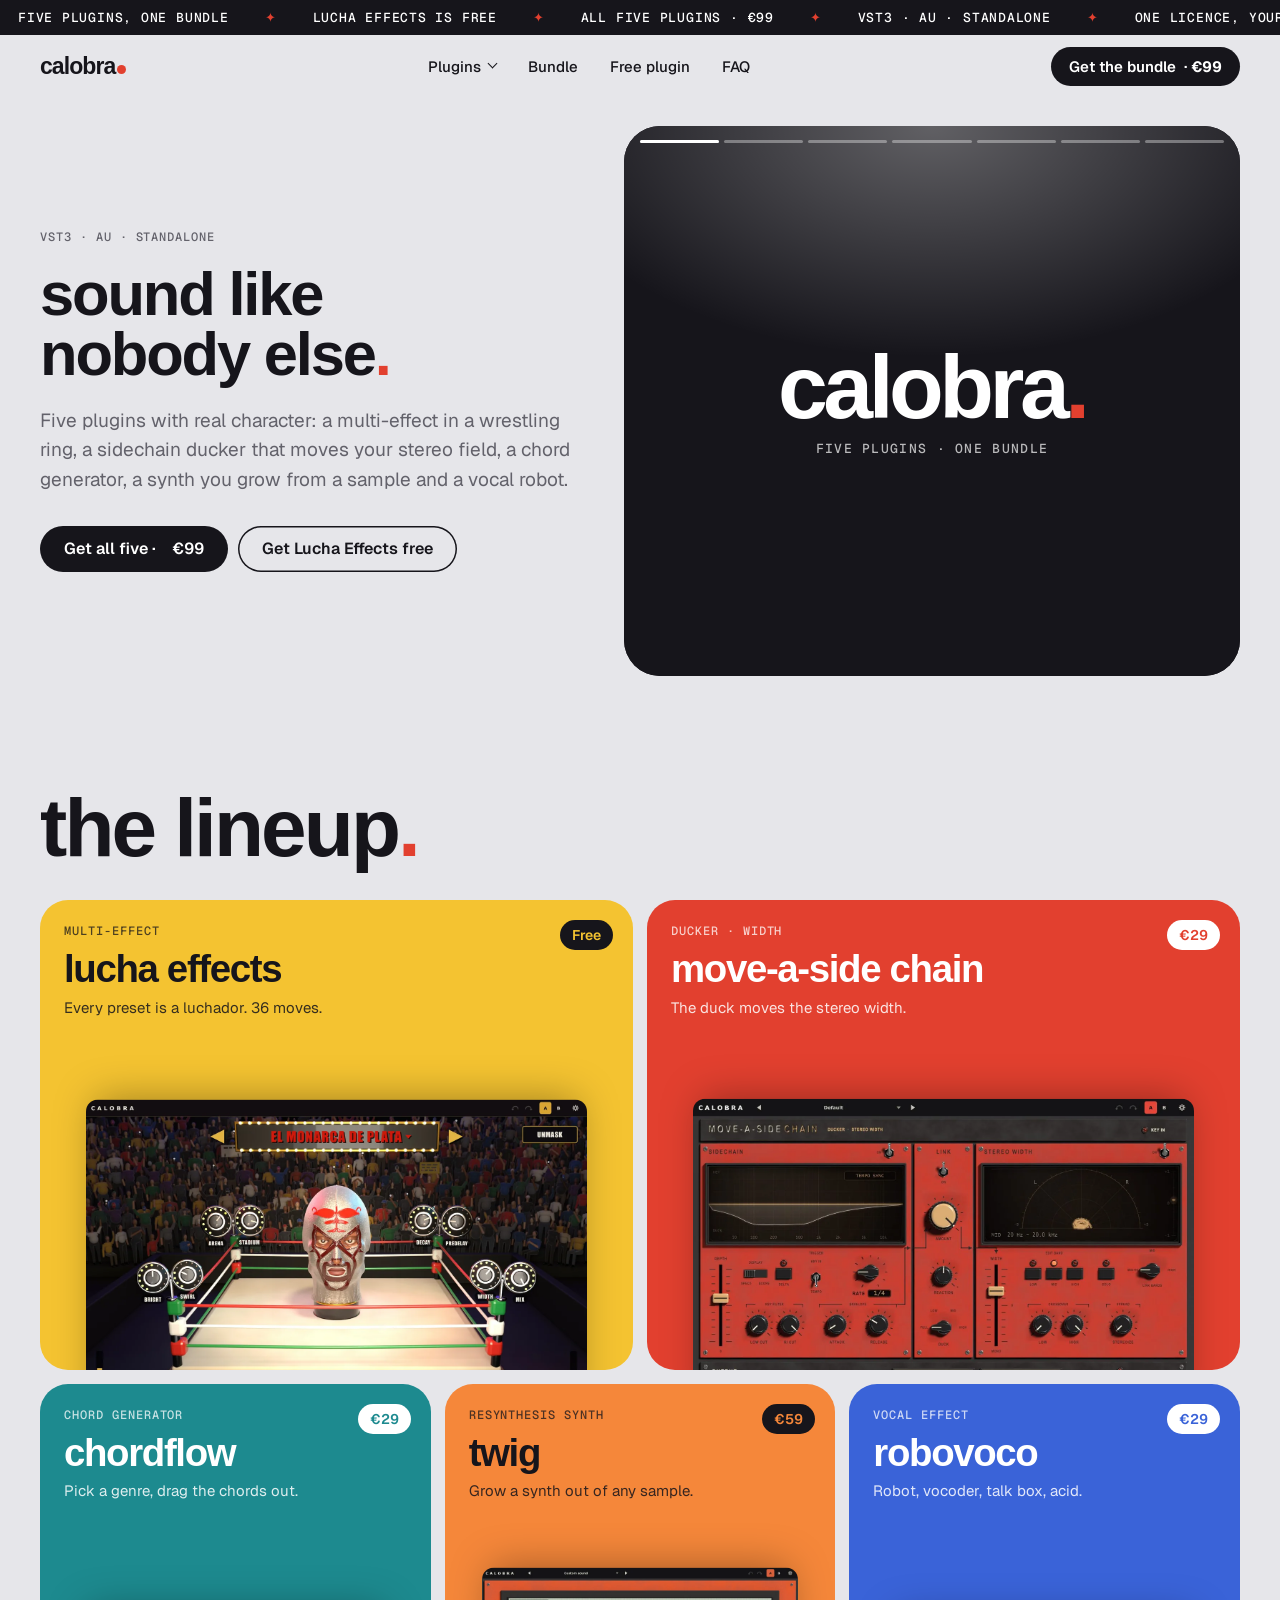
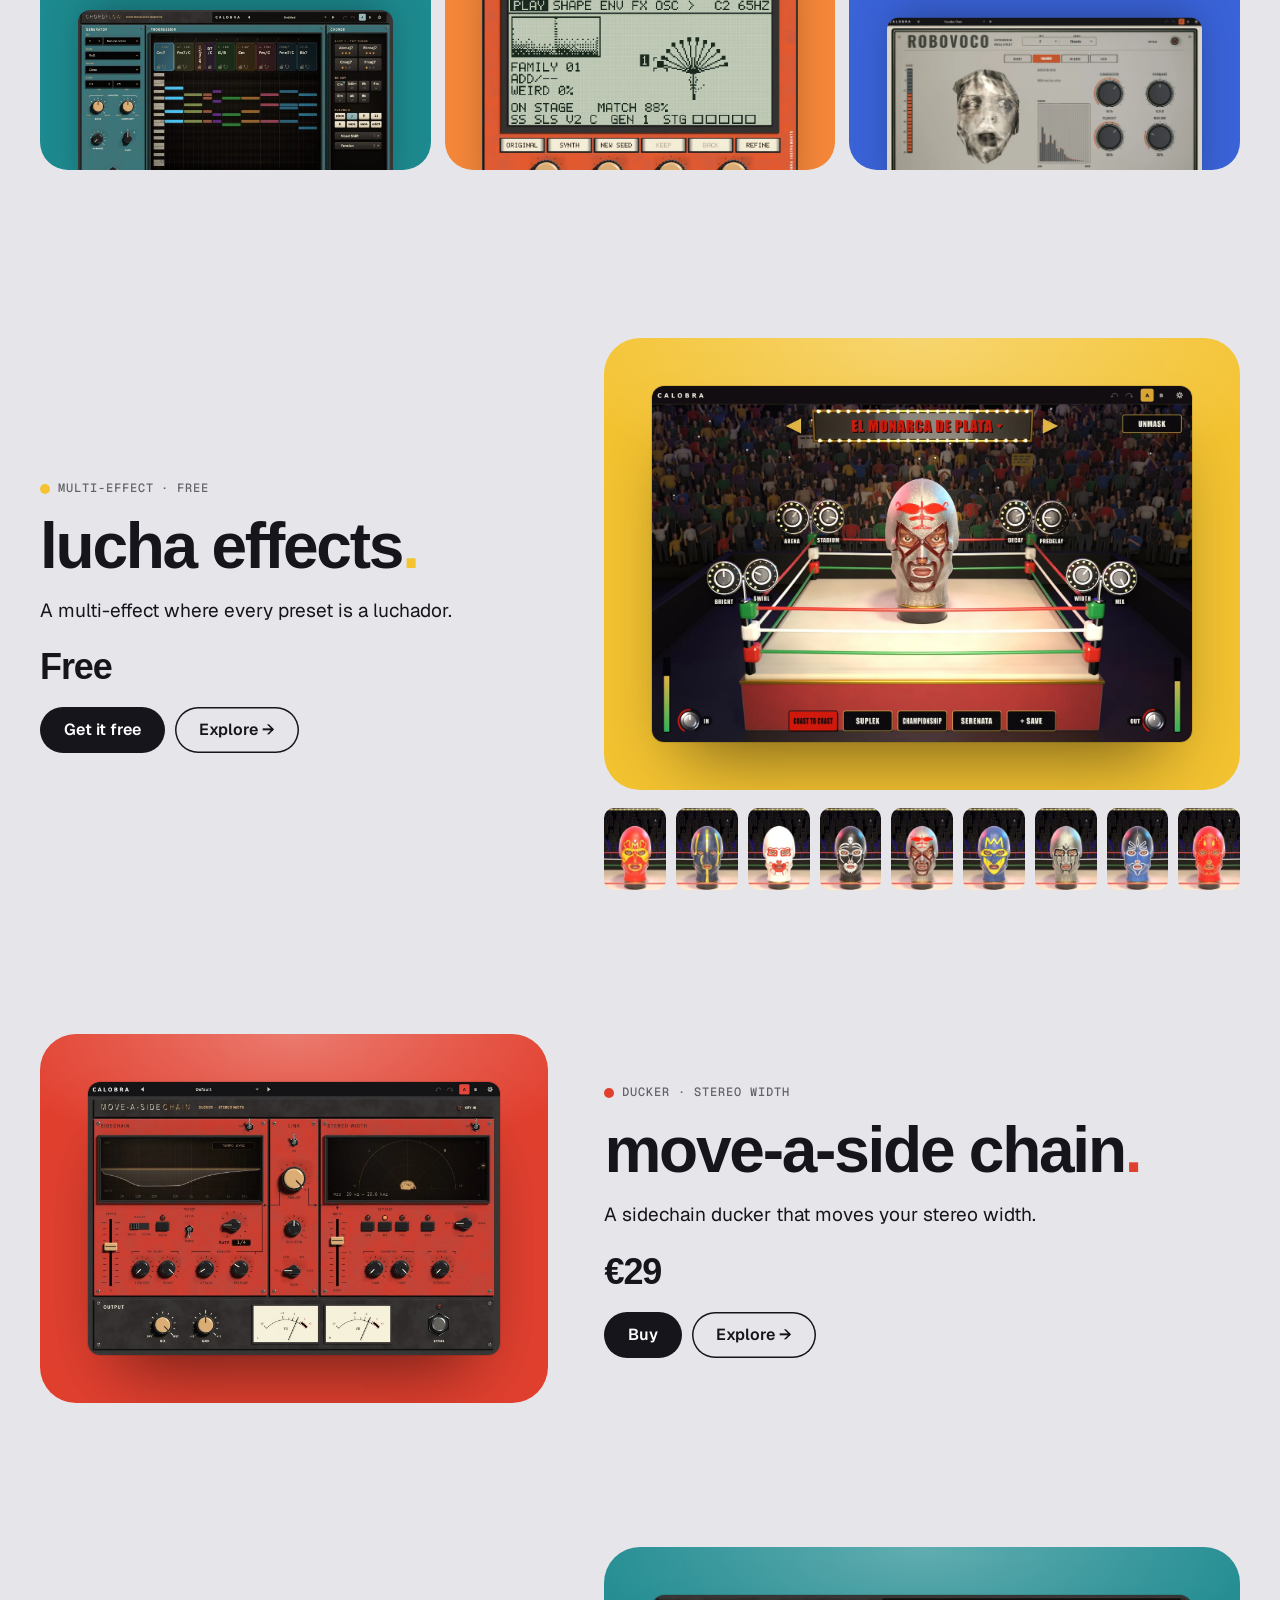
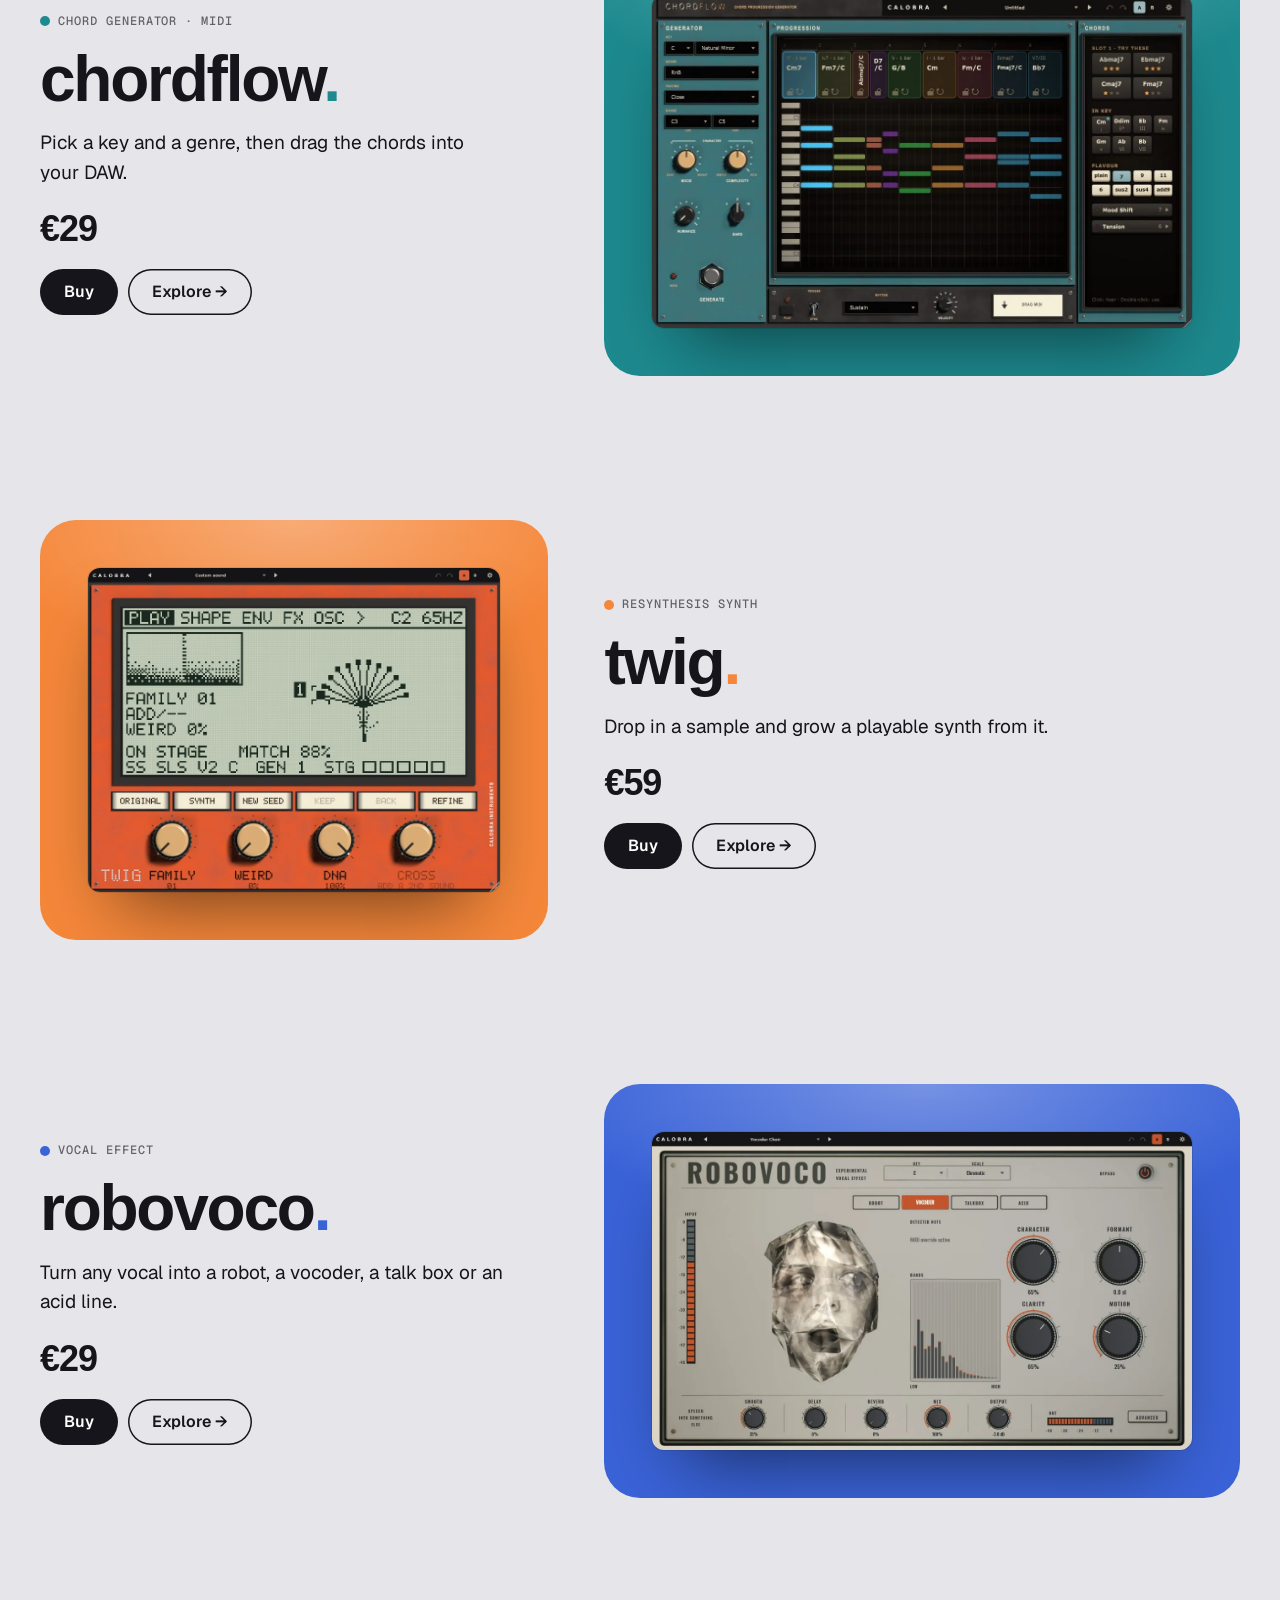
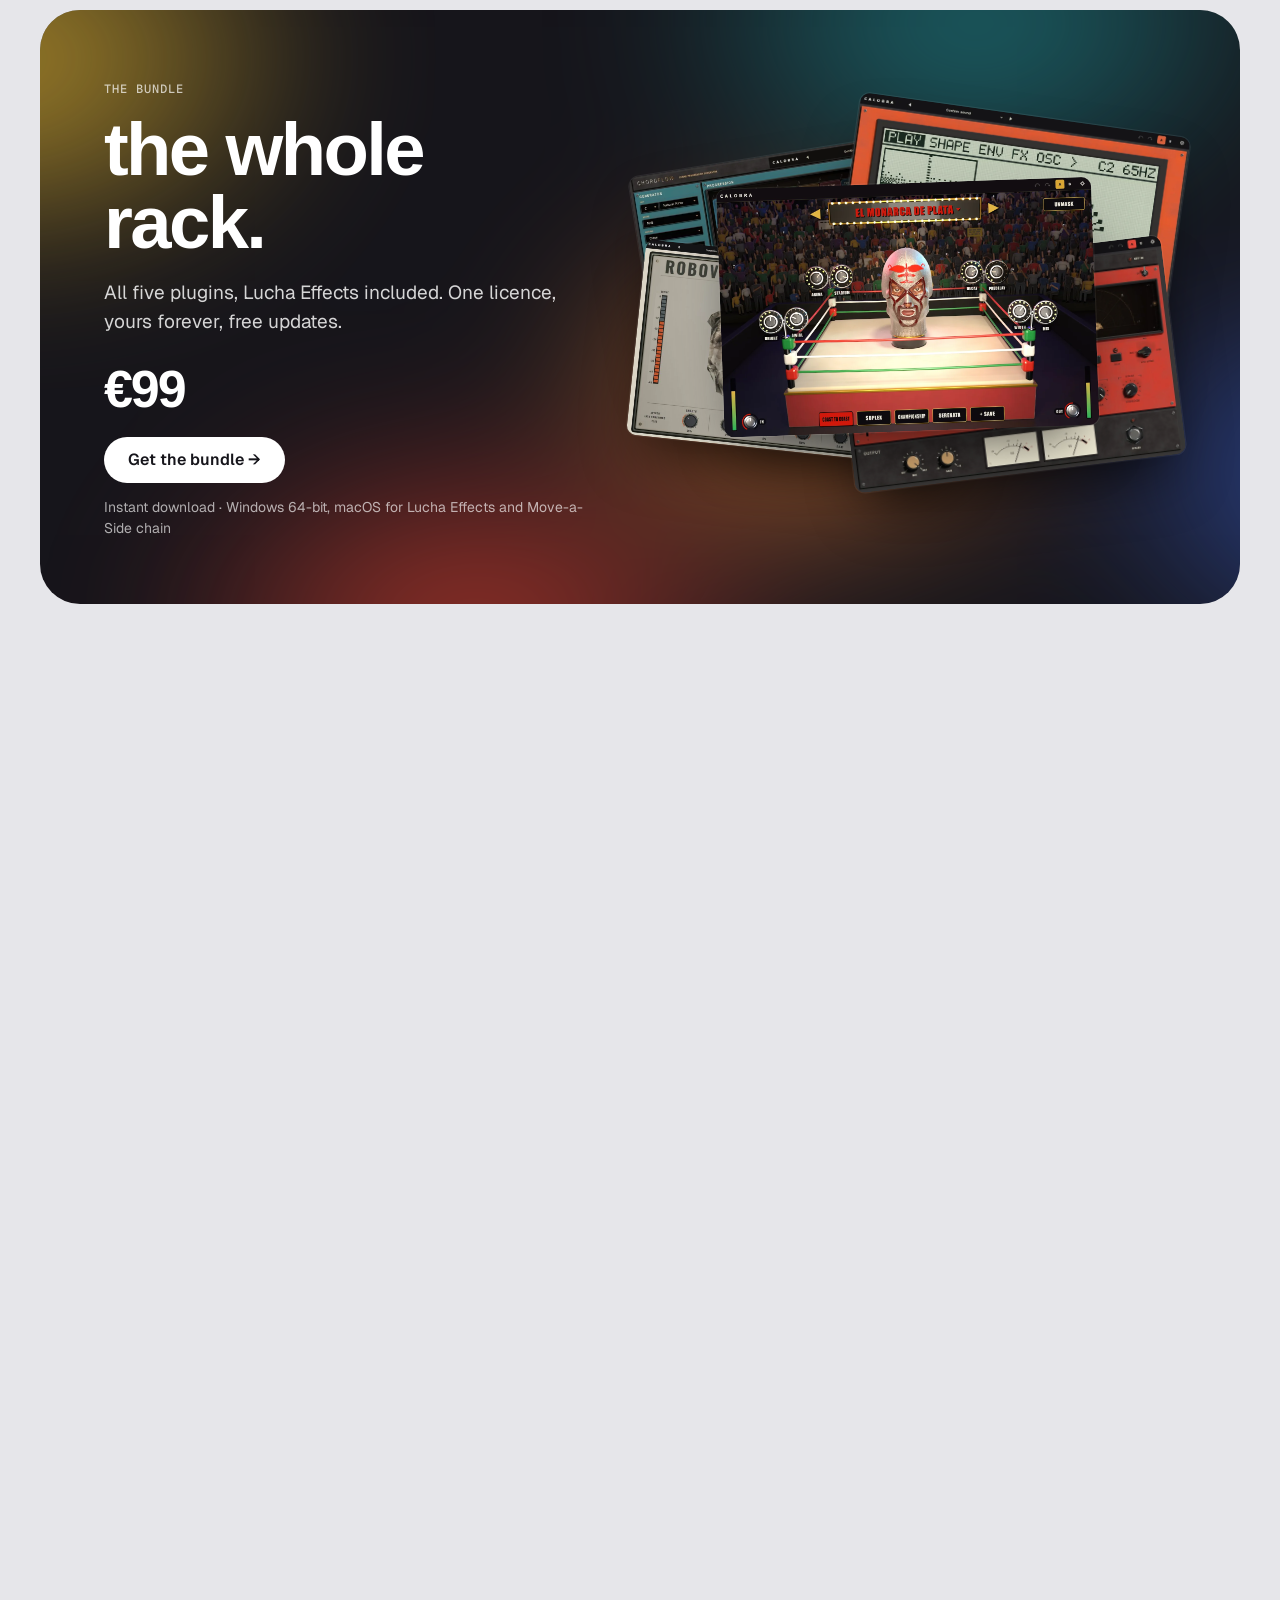
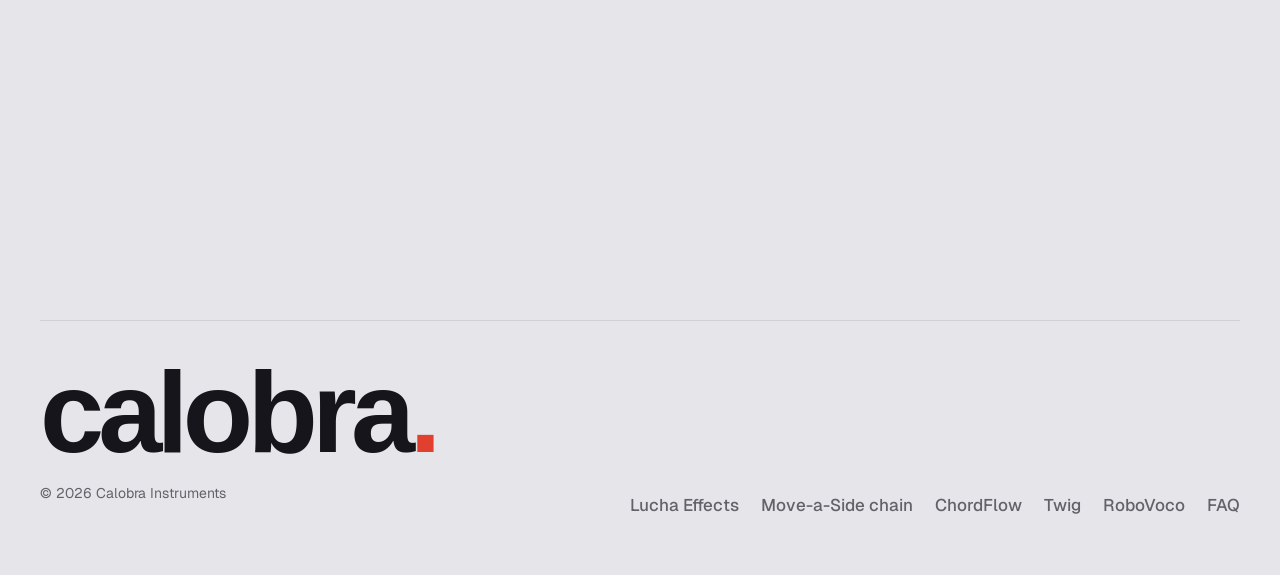
==== index.html @ c841195e "feat: Calobra Instruments website Static site for selling the Calobra VST plugins: Lucha Effects (fr" ====
<!doctype html>
<html lang="en">
<head>
<meta charset="utf-8">
<meta name="viewport" content="width=device-width, initial-scale=1">
<title>Calobra Instruments · VST plugins</title>
<meta name="description" content="Five VST3 plugins: Lucha Effects, Move-a-Side chain, ChordFlow, Twig and RoboVoco. One licence, yours forever.">
<meta name="theme-color" content="#e6e6ea">
<link rel="preconnect" href="https://api.fontshare.com">
<link rel="preconnect" href="https://fonts.googleapis.com">
<link rel="preconnect" href="https://fonts.gstatic.com" crossorigin>
<link rel="stylesheet" href="https://api.fontshare.com/v2/css?f[]=satoshi@700,900&display=swap">
<link rel="stylesheet" href="https://fonts.googleapis.com/css2?family=Geist:wght@400;500;600&family=Geist+Mono:wght@500&display=swap">
<link rel="preload" as="image" href="img/lucha.webp">
<link rel="stylesheet" href="styles.css">
</head>
<body>

<div class="ticker" aria-label="Launch sale">
  <div class="ticker-track" id="ticker"></div>
</div>

<header class="top" id="top">
  <div class="wrap">
    <a class="logo" href="#" aria-label="Calobra Instruments, home">calobra<i></i></a>
    <nav aria-label="Main">
      <div class="nav-drop"><a href="#plugins" aria-haspopup="true">Plugins</a><div class="mega"></div></div>
      <a href="#bundle">Bundle</a>
      <a href="#free">Free plugin</a>
      <a href="#faq">FAQ</a>
    </nav>
    <a class="btn" href="#bundle">Get the bundle<span> · <b data-price="bundle"></b></span></a>
  </div>
</header>

<main>
  <!-- ============ HERO ============ -->
  <section class="hero" id="hero">
    <div class="wrap">
      <div>
        <div class="label reveal">VST3 · AU · Standalone</div>
        <h1 class="reveal">sound like nobody else<span class="dot">.</span></h1>
        <p class="sub reveal">Five plugins with real character: a multi-effect in a wrestling ring, a sidechain ducker that moves your stereo field, a chord generator, a synth you grow from a sample and a vocal robot.</p>
        <div class="btns reveal">
          <a class="btn" href="#bundle">Get all five · <s data-was="bundle"></s> <span data-price="bundle"></span></a>
          <a class="btn ghost" href="#free">Get Lucha Effects free</a>
        </div>
      </div>

      <div class="reveal"><div class="reel" id="reel" role="img" aria-label="An animated reel showing all five Calobra plugins, one after another, then the bundle"></div></div>
    </div>
  </section>

  <!-- ============ LINEUP ============ -->
  <section class="lineup" id="plugins">
    <div class="wrap">
      <div class="lineup-head">
        <h2 class="big reveal">the lineup<span class="dot">.</span></h2>
      </div>
      <div class="tiles" id="tiles"></div>
    </div>
  </section>

  <!-- ============ LUCHA EFFECTS ============ -->
  <section class="plugin" id="lucha" data-p="lucha">
    <div class="wrap">
      <div class="copy reveal">
        <span class="label kind">Multi-effect · Free</span>
        <h2>lucha effects<span class="dot">.</span></h2>
        <p class="lead">A multi-effect where every preset is a luchador.</p>
        <p class="price-line">Free</p>
        <div class="btns"><a class="btn" href="#free">Get it free</a><a class="btn ghost" href="lucha-effects.html">Explore →</a></div>
      </div>
      <div class="reveal">
        <div class="shot"><img src="img/lucha.webp" width="1400" height="923" alt="Lucha Effects: a luchador mask on a pedestal in a 3D wrestling ring, eight macro knobs on the turnbuckles and four move buttons on the apron"></div>
        <div class="roster" aria-label="The nine luchadores">
          <img src="img/masks/tornado_rojo.webp" width="300" height="400" alt="El Tornado Rojo" loading="lazy">
          <img src="img/masks/espectro_azul.webp" width="300" height="400" alt="Espectro Azul" loading="lazy">
          <img src="img/masks/colmillo_blanco.webp" width="300" height="400" alt="Colmillo Blanco" loading="lazy">
          <img src="img/masks/la_calavera.webp" width="300" height="400" alt="La Calavera" loading="lazy">
          <img src="img/masks/monarca_plata.webp" width="300" height="400" alt="El Monarca de Plata" loading="lazy">
          <img src="img/masks/relampago.webp" width="300" height="400" alt="Relampago" loading="lazy">
          <img src="img/masks/hierro_gris.webp" width="300" height="400" alt="Hierro Gris" loading="lazy">
          <img src="img/masks/neblina.webp" width="300" height="400" alt="Neblina" loading="lazy">
          <img src="img/masks/diablo_carmesi.webp" width="300" height="400" alt="Diablo Carmesi" loading="lazy">
        </div>
      </div>
    </div>
  </section>

  <!-- ============ MOVE-A-SIDE CHAIN ============ -->
  <section class="plugin flip" id="moveaside" data-p="moveaside">
    <div class="wrap">
      <div class="copy reveal">
        <span class="label kind">Ducker · Stereo width</span>
        <h2>move-a-side chain<span class="dot">.</span></h2>
        <p class="lead">A sidechain ducker that moves your stereo width.</p>
        <p class="price-line"><span data-price="moveaside"></span> <s data-was="moveaside"></s></p>
        <div class="btns"><a class="btn" data-buy="moveaside" href="#">Buy</a><a class="btn ghost" href="move-a-side-chain.html">Explore →</a></div>
      </div>
      <div class="shot reveal"><img src="img/moveaside.webp" width="1400" height="925" alt="Move-a-Side chain: red Sidechain, Link and Stereo Width panels with VU meters" loading="lazy"></div>
    </div>
  </section>

  <!-- ============ CHORDFLOW ============ -->
  <section class="plugin" id="chordflow" data-p="chordflow">
    <div class="wrap">
      <div class="copy reveal">
        <span class="label kind">Chord generator · MIDI</span>
        <h2>chordflow<span class="dot">.</span></h2>
        <p class="lead">Pick a key and a genre, then drag the chords into your DAW.</p>
        <p class="price-line"><span data-price="chordflow"></span> <s data-was="chordflow"></s></p>
        <div class="btns"><a class="btn" data-buy="chordflow" href="#">Buy</a><a class="btn ghost" href="chordflow.html">Explore →</a></div>
      </div>
      <div class="shot reveal"><img src="img/chordflow.webp" width="1100" height="680" alt="ChordFlow with a generated progression, the piano roll and the chord suggestion drawer" loading="lazy"></div>
    </div>
  </section>

  <!-- ============ TWIG ============ -->
  <section class="plugin flip" id="twig" data-p="twig">
    <div class="wrap">
      <div class="copy reveal">
        <span class="label kind">Resynthesis synth</span>
        <h2>twig<span class="dot">.</span></h2>
        <p class="lead">Drop in a sample and grow a playable synth from it.</p>
        <p class="price-line"><span data-price="twig"></span> <s data-was="twig"></s></p>
        <div class="btns"><a class="btn" data-buy="twig" href="#">Buy</a><a class="btn ghost" href="twig.html">Explore →</a></div>
      </div>
      <div class="shot reveal"><img src="img/twig.webp" width="902" height="708" alt="Twig with a bass sample loaded: its spectrum and a tree of twelve mutation families on the green LCD, above six keys and the Family, Weird, DNA and Cross knobs" loading="lazy"></div>
    </div>
  </section>

  <!-- ============ ROBOVOCO ============ -->
  <section class="plugin" id="robovoco" data-p="robovoco">
    <div class="wrap">
      <div class="copy reveal">
        <span class="label kind">Vocal effect</span>
        <h2>robovoco<span class="dot">.</span></h2>
        <p class="lead">Turn any vocal into a robot, a vocoder, a talk box or an acid line.</p>
        <p class="price-line"><span data-price="robovoco"></span> <s data-was="robovoco"></s></p>
        <div class="btns"><a class="btn" data-buy="robovoco" href="#">Buy</a><a class="btn ghost" href="robovoco.html">Explore →</a></div>
      </div>
      <div class="shot reveal">
        <img src="img/robovoco.webp" width="1280" height="754" alt="RoboVoco: a folded paper face, mode buttons, a 24-band display and large knobs" loading="lazy">
      </div>
    </div>
  </section>

  <!-- ============ BUNDLE ============ -->
  <section class="bundle" id="bundle">
    <div class="wrap">
      <div class="bundle-card reveal">
        <div>
          <span class="label">The bundle</span>
          <h2>the whole rack<span>.</span></h2>
          <p class="lead">All five plugins, Lucha Effects included. One licence, yours forever, free updates.</p>
          <p class="price-big"><span data-price="bundle"></span> <s data-was="bundle"></s> <small id="save-tag"></small></p>
          <div id="clock-wrap" hidden>
            <div class="label" style="margin-bottom:10px">Launch prices end in</div>
            <div class="clock" id="clock" role="timer">
              <div><b data-t="d">0</b><span>days</span></div>
              <div><b data-t="h">0</b><span>hrs</span></div>
              <div><b data-t="m">0</b><span>min</span></div>
              <div><b data-t="s">0</b><span>sec</span></div>
            </div>
          </div>
          <div class="btns"><a class="btn" data-buy="bundle" href="#">Get the bundle →</a></div>
          <p class="fine">Instant download · Windows 64-bit, macOS for Lucha Effects and Move-a-Side chain</p>
        </div>
        <div class="fan" aria-hidden="true">
          <img src="img/chordflow.webp" alt="" loading="lazy">
          <img src="img/twig.webp" alt="" loading="lazy">
          <img src="img/robovoco.webp" alt="" loading="lazy">
          <img src="img/moveaside.webp" alt="" loading="lazy">
          <img src="img/lucha.webp" alt="" loading="lazy">
        </div>
      </div>
    </div>
  </section>

  <!-- ============ FREE LUCHA ============ -->
  <section class="wrap" id="free">
    <div class="free reveal" data-p="lucha">
      <div class="masks" aria-hidden="true">
        <img src="img/masks/tornado_rojo.webp" alt="" loading="lazy">
        <img src="img/masks/la_calavera.webp" alt="" loading="lazy">
        <img src="img/masks/espectro_azul.webp" alt="" loading="lazy">
        <img src="img/masks/diablo_carmesi.webp" alt="" loading="lazy">
        <img src="img/masks/relampago.webp" alt="" loading="lazy">
      </div>
      <h2>get lucha effects free.</h2>
      <p>Enter your email and we'll send you the full plugin, all nine luchadores and 36 moves. You'll also hear about new plugins first.</p>
      <form id="free-form" novalidate>
        <label class="sr" for="free-email">Email address</label>
        <input id="free-email" name="email" type="email" placeholder="you@example.com" autocomplete="email" required>
        <button class="btn" type="submit">Send it to me</button>
      </form>
      <p class="msg" id="free-msg" aria-live="polite"></p>
    </div>
  </section>

  <!-- ============ FAQ ============ -->
  <section class="wrap faq" id="faq">
    <h2 class="big reveal">questions<span class="dot">.</span></h2>
    <div class="reveal">
      <details><summary>What do I get when I buy?</summary><p>Each plugin as a VST3 and as a standalone app. Lucha Effects and Move-a-Side chain also come as AU on macOS.</p></details>
      <details><summary>Is it a one-time purchase?</summary><p>Yes. You buy a licence once and keep it, with free updates. No subscription.</p></details>
      <details><summary>Is Lucha Effects really free?</summary><p>Yes. Enter your email and we'll send you the full plugin, with all nine luchadores and 36 moves.</p></details>
      <details><summary>Can I try the paid plugins first?</summary><p>Yes. Move-a-Side chain, ChordFlow, Twig and RoboVoco each have a free, limited demo you can run in your own sessions.</p></details>
      <details><summary>Which systems does it run on?</summary><p>All five run on Windows 64-bit. Lucha Effects and Move-a-Side chain also run on macOS as VST3 and AU.</p></details>
      <details><summary>How do I install a plugin?</summary><p>Copy the .vst3 file into C:\Program Files\Common Files\VST3, then rescan plugins in your DAW. The standalone app runs on its own, no DAW needed.</p></details>
      <details><summary>Is the bundle cheaper than buying one by one?</summary><p>Yes. The bundle gets you all five for less than the four paid licences on their own.</p></details>
    </div>
  </section>
</main>

<footer>
  <div class="wrap">
    <div class="foot">
      <div>
        <p class="foot-brand">calobra<i>.</i></p>
        <p class="legal">© 2026 Calobra Instruments</p>
      </div>
      <ul>
        <li><a href="lucha-effects.html">Lucha Effects</a></li>
        <li><a href="move-a-side-chain.html">Move-a-Side chain</a></li>
        <li><a href="chordflow.html">ChordFlow</a></li>
        <li><a href="twig.html">Twig</a></li>
        <li><a href="robovoco.html">RoboVoco</a></li>
        <li><a href="#faq">FAQ</a></li>
      </ul>
    </div>
  </div>
</footer>

<div class="toast" id="toast" role="status" aria-live="polite"></div>

<script src="site.js"></script>
<script src="scratch.js"></script>
</body>
</html>
---- styles.css ----
:root {
  --bg: #e6e6ea;          /* rack grey */
  --panel: #f4f4f6;
  --ink: #16151b;
  --muted: #63626b;
  --line: #cfcfd6;
  --sale: #e2402f;

  --display: "Satoshi", "Helvetica Neue", Arial, sans-serif;
  --sans: "Geist", "Helvetica Neue", Arial, sans-serif;
  --mono: "Geist Mono", ui-monospace, Consolas, monospace;
  --ease: cubic-bezier(.22, .8, .24, 1);
  --radius: 28px;
}
/* each plugin owns a colour: --c is the colour, --on is the text that sits on it */
[data-p="lucha"]     { --c: #f4c331; --on: #16151b; }
[data-p="moveaside"] { --c: #e2402f; --on: #fff; }
[data-p="chordflow"] { --c: #1d8a8f; --on: #fff; }
[data-p="twig"]      { --c: #f5873a; --on: #16151b; }
[data-p="robovoco"]  { --c: #3a63d8; --on: #fff; }

* { box-sizing: border-box; }
html { scroll-behavior: smooth; -webkit-text-size-adjust: 100%; }
body { margin: 0; background: var(--bg); color: var(--ink); font: 400 17px/1.55 var(--sans); -webkit-font-smoothing: antialiased; overflow-x: hidden; }
img, video { display: block; max-width: 100%; height: auto; }
a { color: inherit; }
:focus-visible { outline: 2px solid var(--ink); outline-offset: 3px; border-radius: 6px; }
[hidden] { display: none !important; }
[id] { scroll-margin-top: 84px; }
.wrap { max-width: 1240px; margin-inline: auto; padding-inline: 20px; }
.label { font: 500 12px/1.3 var(--mono); letter-spacing: .08em; text-transform: uppercase; color: var(--muted); }
.sr { position: absolute; width: 1px; height: 1px; overflow: hidden; clip: rect(0 0 0 0); white-space: nowrap; }

h1, h2, h3 { font-family: var(--display); font-weight: 900; letter-spacing: -.035em; line-height: .98; margin: 0; text-transform: lowercase; text-wrap: balance; }
.big { font-size: clamp(42px, 6.4vw, 88px); }
.dot { color: var(--c, var(--sale)); transition: color .8s var(--ease); }

/* ---------- buttons ---------- */
.btns { display: flex; flex-wrap: wrap; gap: 10px; }
.btn {
  display: inline-flex; align-items: center; gap: 8px;
  padding: 15px 24px; border-radius: 999px; border: 0; cursor: pointer;
  font: 600 16px/1 var(--sans); text-decoration: none; white-space: nowrap;
  background: var(--ink); color: #fff;
  transition: transform .25s var(--ease), background-color .25s ease, box-shadow .25s ease;
}
.btn:hover { transform: translateY(-2px); box-shadow: 0 10px 24px -12px rgba(0,0,0,.5); }
.btn:active { transform: translateY(0) scale(.98); }
.btn.ghost { background: transparent; color: var(--ink); box-shadow: inset 0 0 0 1.5px var(--ink); }
.btn.on-c { background: var(--on); color: var(--c); }
.btn.ghost.on-c { background: transparent; color: var(--on); box-shadow: inset 0 0 0 1.5px var(--on); }
.btn s { opacity: .55; font-weight: 500; }

/* ---------- sale ticker ---------- */
.ticker { background: var(--ink); color: #fff; overflow: hidden; font: 500 13px/1 var(--mono); text-transform: uppercase; letter-spacing: .06em; }
.ticker-track { display: flex; width: max-content; animation: tick 38s linear infinite; }
.ticker span { padding: 11px 18px; white-space: nowrap; }
.ticker span::after { content: "✦"; margin-left: 36px; color: var(--sale); }
.ticker:hover .ticker-track { animation-play-state: paused; }
@keyframes tick { to { transform: translateX(-50%); } }

/* ---------- header ---------- */
.top { position: sticky; top: 0; z-index: 20; padding-block: 12px; transition: background-color .3s ease, box-shadow .3s ease; }
.top.scrolled { background: rgba(230, 230, 234, .82); backdrop-filter: blur(14px) saturate(1.4); -webkit-backdrop-filter: blur(14px) saturate(1.4); box-shadow: 0 1px 0 var(--line); }
.top .wrap { display: flex; align-items: center; justify-content: space-between; gap: 20px; }
.logo { font: 900 23px/1 var(--display); letter-spacing: -.04em; text-decoration: none; display: flex; align-items: baseline; gap: 2px; }
.logo i { width: 9px; height: 9px; border-radius: 50%; background: var(--sale); display: inline-block; }
.top nav { display: flex; align-items: center; gap: 4px; }
.nav-drop { display: flex; }
.top nav > a, .nav-drop > a { display: inline-flex; align-items: center; line-height: 1.2; text-decoration: none; font-weight: 500; font-size: 15px; padding: 9px 14px; border-radius: 999px; transition: background-color .2s ease; }
.top nav > a:hover, .nav-drop > a:hover, .nav-drop:hover > a { background: rgba(0,0,0,.06); }
.mega a { text-decoration: none; }
.top .btn { padding: 12px 18px; font-size: 15px; }

/* ---------- hero ---------- */
.hero { padding-block: 28px 72px; }
.hero .wrap { display: grid; grid-template-columns: 1fr 1.15fr; gap: 48px; align-items: center; }
.hero h1 { font-size: clamp(40px, 4.8vw, 68px); margin: 18px 0 22px; }
.hero .sub { font-size: 19px; color: var(--muted); max-width: 42ch; margin: 0 0 32px; text-wrap: pretty; }

/* ---------- hero reel: an HTML "video" that plays through the five plugins ----------
   (no "ad" in any class name: ad blockers hide elements called .ad-frame and the like) */
.reel { position: relative; aspect-ratio: 1.12; border-radius: 36px; overflow: hidden; isolation: isolate; background: var(--ink); color: #fff; }
.scene {
  position: absolute; inset: 0; display: block; text-decoration: none; color: var(--on, #fff); background: var(--c, var(--ink));
  opacity: 0; visibility: hidden; transition: opacity .55s ease, visibility .55s;
}
.scene.is-on { opacity: 1; visibility: visible; z-index: 1; }
.scene::before { content: ""; position: absolute; inset: 0; background: radial-gradient(110% 70% at 50% 0%, rgba(255,255,255,.32), transparent 60%); pointer-events: none; }
.reel-shot { position: absolute; left: 10%; right: 10%; top: 13%; }
.reel-shot img { width: 100%; border-radius: 12px; box-shadow: 0 40px 70px -26px rgba(0,0,0,.6), 0 0 0 1px rgba(0,0,0,.12); }
.reel-copy { position: absolute; left: 7%; right: 7%; bottom: 7%; }
.reel-copy .label { color: inherit; opacity: .75; }
.reel-copy b { display: block; font: 900 clamp(30px, 4.2vw, 58px)/.95 var(--display); letter-spacing: -.04em; text-transform: lowercase; margin-top: 6px; }
.reel-price {
  position: absolute; right: 6%; top: 40px; z-index: 2; background: #fff; color: var(--ink);
  border-radius: 999px; padding: 9px 14px; font: 600 14px/1 var(--sans); box-shadow: 0 8px 20px -10px rgba(0,0,0,.4);
}
.reel-price s { color: var(--muted); font-weight: 400; margin-right: 4px; }
.reel-price b { color: var(--sale); }
/* every element of a scene replays its entrance each time the scene comes on */
.scene.is-on .reel-shot { animation: reel-fly .9s cubic-bezier(.3, 1.4, .5, 1) both; }
.scene.is-on .reel-shot img { animation: reel-push var(--d, 3.4s) linear both; }
.scene.is-on .reel-copy { animation: reel-rise .7s var(--ease) .25s both; }
.scene.is-on .reel-price { animation: reel-pop .6s cubic-bezier(.3, 1.8, .5, 1) .55s both; }
@keyframes reel-fly { from { transform: translateY(70px) rotate(-6deg) scale(.86); } }   /* motion only: the picture is never transparent */
@keyframes reel-push { from { transform: scale(1); } to { transform: scale(1.07) rotate(-1deg); } }
@keyframes reel-rise { from { transform: translateY(40px); opacity: 0; } }
@keyframes reel-pop { from { transform: scale(0) rotate(-20deg); } to { transform: rotate(5deg); } }

.scene-intro, .scene-outro { --c: var(--ink); --on: #fff; display: grid; place-content: center; text-align: center; }
.scene-intro .bars { position: absolute; inset: 0; display: grid; grid-template-rows: repeat(5, 1fr); }
.scene-intro .bars i { transform-origin: left; transform: scaleX(0); }
.scene-intro.is-on .bars i { animation: reel-bar 2.4s var(--ease) both; }
.scene-intro.is-on .bars i:nth-child(2) { animation-delay: .08s; }
.scene-intro.is-on .bars i:nth-child(3) { animation-delay: .16s; }
.scene-intro.is-on .bars i:nth-child(4) { animation-delay: .24s; }
.scene-intro.is-on .bars i:nth-child(5) { animation-delay: .32s; }
@keyframes reel-bar { 0% { transform: scaleX(0); } 35%, 62% { transform: scaleX(1); transform-origin: left; } 63% { transform-origin: right; } 100% { transform: scaleX(0); transform-origin: right; } }
.scene-intro strong, .scene-outro strong { position: relative; font: 900 clamp(44px, 7vw, 96px)/.9 var(--display); letter-spacing: -.05em; }
.scene-intro strong i, .scene-outro strong i { color: var(--sale); font-style: normal; }
.scene-intro span { position: relative; display: block; margin-top: 14px; font: 500 13px/1 var(--mono); letter-spacing: .1em; text-transform: uppercase; opacity: .7; }
.scene-intro.is-on strong, .scene-intro.is-on span { animation: reel-rise .8s var(--ease) 1.1s both; }
.scene-outro .fan { position: absolute; inset: 6% 6% 30%; aspect-ratio: auto; }
.scene-outro .fan img { width: 50%; }
.scene-outro .fan img:nth-child(5) { width: 58%; }
.scene-outro.is-on .fan img { animation: reel-deal .8s cubic-bezier(.3, 1.4, .5, 1) both; }
.scene-outro.is-on .fan img:nth-child(2) { animation-delay: .07s; }
.scene-outro.is-on .fan img:nth-child(3) { animation-delay: .14s; }
.scene-outro.is-on .fan img:nth-child(4) { animation-delay: .21s; }
.scene-outro.is-on .fan img:nth-child(5) { animation-delay: .28s; }
@keyframes reel-deal { from { transform: translate(-50%, -50%) scale(.4) rotate(0); opacity: 0; } }
.scene-outro .reel-copy { text-align: center; }
.scene-outro .reel-copy b { font-size: clamp(26px, 3.2vw, 44px); }
.scene-outro .reel-copy .btn { margin-top: 14px; background: #fff; color: var(--ink); }
.scene-outro.is-on .reel-copy { animation-delay: .5s; }

.reel-progress { position: absolute; left: 16px; right: 16px; top: 14px; z-index: 3; display: flex; gap: 5px; }
.reel-progress i { flex: 1; height: 3px; border-radius: 3px; background: rgba(255,255,255,.35); overflow: hidden; }
.reel-progress i::after { content: ""; display: block; height: 100%; width: 100%; background: #fff; transform: scaleX(0); transform-origin: left; }
.reel-progress i.done::after { transform: none; }
.reel-progress i.now::after { animation: reel-fill var(--d, 3.4s) linear both; }
@keyframes reel-fill { to { transform: none; } }
.reel.paused .reel-progress i.now::after, .reel.paused .scene.is-on * { animation-play-state: paused; }

/* ---------- lineup tiles ---------- */
.lineup { padding-block: 40px 96px; }
.lineup-head { display: flex; justify-content: space-between; align-items: end; gap: 20px; margin-bottom: 32px; flex-wrap: wrap; }
.lineup-head p { margin: 0; color: var(--muted); max-width: 36ch; }
.tiles { display: grid; grid-template-columns: repeat(6, 1fr); gap: 14px; }
.tile {
  grid-column: span 2; position: relative; overflow: hidden; isolation: isolate;
  background: var(--c); color: var(--on); border-radius: var(--radius);
  padding: 24px 24px 0; min-height: 360px; text-decoration: none;
  display: flex; flex-direction: column;
  transition: transform .5s var(--ease);
}
.tile:nth-child(-n+2) { grid-column: span 3; }
.tile:hover { transform: translateY(-6px) rotate(-.6deg); }
.tile .label { color: inherit; opacity: .75; }
.tile h3 { font-size: clamp(30px, 3vw, 42px); margin: 10px 0 8px; }
.tile p { margin: 0 0 20px; font-size: 15px; opacity: .85; max-width: 30ch; }
.tile .price { position: absolute; top: 20px; right: 20px; font: 600 14px/1 var(--sans); background: var(--on); color: var(--c); padding: 8px 12px; border-radius: 999px; }
.tile .price s { opacity: .5; font-weight: 400; margin-right: 4px; }
.tile img {
  margin-top: auto; width: 92%; align-self: center; border-radius: 12px 12px 0 0;
  box-shadow: 0 -10px 40px -10px rgba(0,0,0,.35);
  transform: translateY(18%); transition: transform .6s var(--ease);
}
.tile:hover img { transform: translateY(8%); }

/* ---------- plugin sections ---------- */
.plugin { padding-block: 72px; }
.plugin .wrap { display: grid; grid-template-columns: 1fr 1.25fr; gap: 56px; align-items: center; }
.plugin.flip .copy { order: 2; }
.kind { display: inline-flex; align-items: center; gap: 8px; }
.kind::before { content: ""; width: 10px; height: 10px; border-radius: 50%; background: var(--c); }
.plugin h2 { font-size: clamp(40px, 5vw, 72px); margin: 14px 0 18px; }
.plugin h2 .dot { color: var(--c); }
.plugin .lead { font-size: 19px; margin: 0 0 24px; text-wrap: pretty; }
.feats { list-style: none; margin: 0 0 28px; padding: 0; display: grid; gap: 12px; }
.feats li { display: grid; grid-template-columns: 22px 1fr; gap: 6px; color: var(--muted); }
.feats li::before { content: ""; width: 12px; height: 12px; margin-top: 6px; border-radius: 4px; background: var(--c); transform: rotate(45deg) scale(.8); }
.feats b { color: var(--ink); font-weight: 600; }
.specs { display: flex; flex-wrap: wrap; gap: 6px 22px; margin: 0 0 28px; padding: 16px 0 0; border-top: 1px solid var(--line); }
.specs div { display: grid; gap: 2px; }
.specs dt { font: 500 11px/1.3 var(--mono); letter-spacing: .08em; text-transform: uppercase; color: var(--muted); }
.specs dd { margin: 0; font-weight: 600; font-size: 15px; }

.shot { background: var(--c); border-radius: 36px; padding: clamp(18px, 4vw, 48px); position: relative; overflow: hidden; }
.shot::before { content: ""; position: absolute; inset: 0; background: radial-gradient(100% 60% at 50% 0%, rgba(255,255,255,.3), transparent 60%); pointer-events: none; }
.shot img { position: relative; border-radius: 12px; box-shadow: 0 40px 70px -30px rgba(0,0,0,.55), 0 0 0 1px rgba(0,0,0,.1); }
.shot img + img { margin-top: 18px; }

.chips { display: flex; flex-wrap: wrap; gap: 8px; margin: 0 0 28px; padding: 0; list-style: none; }
.chips li { padding: 8px 13px; border-radius: 999px; background: var(--panel); border: 1px solid var(--line); font-size: 14px; font-weight: 500; }
.chips b { color: var(--c); filter: brightness(.8); }

/* lucha's roster: nine masks */
.roster { display: grid; grid-template-columns: repeat(9, 1fr); gap: 10px; margin-top: 18px; }
.roster img { border-radius: 10px; aspect-ratio: 3 / 4; object-fit: cover; transition: transform .4s var(--ease); }
.roster img:hover { transform: translateY(-6px) rotate(-3deg); }

/* ---------- bundle ---------- */
.bundle { padding-block: 40px 96px; }
.bundle-card {
  border-radius: 40px; padding: clamp(28px, 5vw, 64px); color: #fff; position: relative; overflow: hidden; isolation: isolate;
  background: #16151b;
  display: grid; grid-template-columns: 1fr 1.1fr; gap: 48px; align-items: center;
}
/* the five plugin colours, blurred together */
.bundle-card::before {
  content: ""; position: absolute; inset: -20%; z-index: -1; filter: blur(70px); opacity: .75;
  background:
    radial-gradient(30% 40% at 12% 20%, #f4c331, transparent 70%),
    radial-gradient(30% 40% at 40% 90%, #e2402f, transparent 70%),
    radial-gradient(30% 40% at 70% 15%, #1d8a8f, transparent 70%),
    radial-gradient(30% 40% at 95% 70%, #3a63d8, transparent 70%),
    radial-gradient(25% 35% at 60% 60%, #f5873a, transparent 70%);
  animation: drift 18s ease-in-out infinite alternate;
}
@keyframes drift { to { transform: rotate(14deg) scale(1.1); } }
.bundle-card .label { color: rgba(255,255,255,.7); }
.bundle-card h2 { font-size: clamp(44px, 5.8vw, 84px); margin: 14px 0 18px; }
.bundle-card .lead { font-size: 19px; color: rgba(255,255,255,.82); margin: 0 0 26px; max-width: 38ch; }
.bundle-card .btn { background: #fff; color: var(--ink); }
.price-big { font: 900 52px/1 var(--display); letter-spacing: -.04em; margin: 0 0 22px; display: flex; align-items: baseline; gap: 14px; }
.price-big s { font-size: 28px; color: rgba(255,255,255,.55); font-weight: 500; }
.price-big small { font: 600 14px/1 var(--sans); letter-spacing: 0; background: var(--sale); padding: 7px 10px; border-radius: 999px; align-self: center; }
.clock { display: flex; gap: 8px; margin: 0 0 28px; }
.clock div { background: rgba(0,0,0,.35); border-radius: 14px; padding: 10px 0 8px; width: 68px; text-align: center; backdrop-filter: blur(6px); }
.clock b { display: block; font: 700 26px/1 var(--display); font-variant-numeric: tabular-nums; }
.clock span { font: 500 10px/1 var(--mono); letter-spacing: .1em; text-transform: uppercase; color: rgba(255,255,255,.6); }
/* the five plugins fanned out like cards in a hand */
.fan { position: relative; aspect-ratio: 1.15; }
.fan img {
  position: absolute; left: 50%; top: 50%; width: 62%; border-radius: 10px;
  box-shadow: 0 30px 60px -20px rgba(0,0,0,.7), 0 0 0 1px rgba(255,255,255,.08);
  transform: translate(-50%, -50%) translate(var(--x), var(--y)) rotate(var(--r));
  transition: transform .8s cubic-bezier(.3, 1.5, .5, 1), box-shadow .4s ease;
}
.fan img:nth-child(1) { --x: -30%; --y: -26%; --r: -9deg; }
.fan img:nth-child(2) { --x: 30%;  --y: -24%; --r: 8deg; }
.fan img:nth-child(3) { --x: -32%; --y: 24%;  --r: 6deg; }
.fan img:nth-child(4) { --x: 30%;  --y: 26%;  --r: -7deg; }
.fan img:nth-child(5) { --x: 0%;   --y: 0%;   --r: -2deg; width: 70%; }
/* hover: the hand spreads wide, and the card under the cursor jumps to the front */
.bundle-card:hover .fan img { transform: translate(-50%, -50%) translate(calc(var(--x) * 1.7), calc(var(--y) * 1.6)) rotate(calc(var(--r) * 2.2)); }
.bundle-card .fan img:hover { z-index: 5; box-shadow: 0 50px 90px -20px rgba(0,0,0,.85); transform: translate(-50%, -50%) translate(calc(var(--x) * 1.7), calc(var(--y) * 1.6 - 6%)) rotate(0deg) scale(1.18); }
.bundle-card .fine { font-size: 14px; color: rgba(255,255,255,.65); margin: 14px 0 0; }

/* ---------- free lucha ---------- */
.free { background: var(--c); color: var(--on); border-radius: 40px; padding: clamp(32px, 6vw, 80px) clamp(24px, 5vw, 64px); text-align: center; position: relative; overflow: hidden; }
.free h2 { font-size: clamp(38px, 5.2vw, 76px); margin: 0 0 16px; }
.free p { max-width: 46ch; margin: 0 auto 28px; font-size: 18px; }
.free form { display: flex; gap: 8px; max-width: 480px; margin: 0 auto; }
.free input {
  flex: 1; min-width: 0; padding: 15px 22px; border-radius: 999px; border: 0;
  background: #fff; color: var(--ink); font: 400 16px var(--sans);
}
.free .msg { min-height: 1.5em; margin: 14px 0 0; font-size: 14px; font-weight: 500; }
.free .masks { display: flex; justify-content: center; gap: 10px; margin: 0 0 28px; }
.free .masks img { width: 56px; border-radius: 10px; aspect-ratio: 3/4; object-fit: cover; box-shadow: 0 10px 20px -10px rgba(0,0,0,.5); }
.free .masks img:nth-child(odd) { transform: rotate(-6deg); }
.free .masks img:nth-child(even) { transform: rotate(5deg) translateY(4px); }

/* ---------- faq ---------- */
.faq { padding-block: 104px 80px; display: grid; grid-template-columns: 1fr 1.6fr; gap: 48px; align-items: start; }
.faq h2 { position: sticky; top: 110px; }
details { border-top: 1px solid var(--line); }
details:last-child { border-bottom: 1px solid var(--line); }
summary { cursor: pointer; list-style: none; padding: 22px 48px 22px 0; font: 600 19px/1.3 var(--sans); position: relative; }
summary::-webkit-details-marker { display: none; }
summary::before, summary::after { content: ""; position: absolute; right: 8px; top: 50%; width: 16px; height: 2px; margin-top: -1px; background: var(--ink); border-radius: 2px; transition: transform .4s var(--ease); }
summary::after { transform: rotate(90deg); }
details[open]:not([data-state="closing"]) summary::after { transform: rotate(0); }
details p { margin: 0; padding-bottom: 24px; color: var(--muted); max-width: 62ch; }

/* ---------- footer ---------- */
footer { padding-block: 40px 56px; }
.foot { display: flex; justify-content: space-between; align-items: end; flex-wrap: wrap; gap: 24px; border-top: 1px solid var(--line); padding-top: 40px; }
.foot-brand { font: 900 clamp(48px, 9vw, 132px)/.9 var(--display); letter-spacing: -.05em; margin: 0; }
.foot-brand i { color: var(--sale); font-style: normal; }
.foot ul { list-style: none; margin: 0; padding: 0; display: flex; flex-wrap: wrap; gap: 6px 22px; }
.foot a { text-decoration: none; color: var(--muted); font-weight: 500; }
.foot a:hover { color: var(--ink); }
.legal { color: var(--muted); font-size: 14px; margin-top: 18px; }

/* ---------- plugin pages ---------- */
.p-hero { padding-block: 20px 80px; }
.p-hero .wrap { display: grid; grid-template-columns: 1fr 1.25fr; gap: 56px; align-items: center; }
.crumbs { display: block; margin-bottom: 26px; }
.crumbs a { text-decoration: none; }
.crumbs a:hover { color: var(--ink); }
.p-hero h1 { font-size: clamp(44px, 6.2vw, 92px); margin: 14px 0 18px; }
.p-hero .lead { font-size: 20px; margin: 0 0 24px; text-wrap: pretty; }
.price-line { font: 900 36px/1 var(--display); letter-spacing: -.03em; margin: 0 0 22px; display: flex; gap: 12px; align-items: baseline; }
.price-line s { font-size: 20px; color: var(--muted); font-weight: 600; }
.p-hero .specs { margin: 28px 0 0; }

.block { padding-block: 80px; }
.block > .wrap { border-top: 1px solid var(--line); padding-top: 56px; }
.block-head { display: grid; grid-template-columns: 1fr 1.2fr; gap: 24px 56px; align-items: end; margin-bottom: 40px; }
.block-head h2 { font-size: clamp(32px, 4vw, 58px); margin-top: 12px; }
.block-head p { margin: 0; color: var(--muted); max-width: 56ch; }
.split { display: grid; grid-template-columns: 1fr 1.25fr; gap: 56px; align-items: center; }
.split h2 { font-size: clamp(32px, 4vw, 58px); margin: 12px 0 18px; }
.split p { color: var(--muted); margin: 0 0 16px; max-width: 54ch; }

/* a real sequence, so it is numbered */
.steps { list-style: none; counter-reset: step; margin: 0; padding: 0; display: grid; gap: 14px; }
.steps li {
  counter-increment: step; display: grid; grid-template-columns: 52px 1fr; gap: 16px; align-items: start;
  background: var(--panel); border: 1px solid var(--line); border-radius: 20px; padding: 18px 22px 18px 18px; color: var(--muted);
}
.steps li::before {
  content: counter(step); display: grid; place-items: center; width: 40px; height: 40px; border-radius: 50%;
  background: var(--c); color: var(--on); font: 700 17px/1 var(--display); }
.steps b { color: var(--ink); font-weight: 600; }

.cards { display: grid; grid-template-columns: repeat(auto-fit, minmax(230px, 1fr)); gap: 14px; }
.card { background: var(--panel); border: 1px solid var(--line); border-radius: 22px; padding: 22px; }
.card h3 { font-size: 22px; font-weight: 700; margin: 0 0 10px; }
.card p { margin: 0; color: var(--muted); font-size: 15px; }
.card ul { margin: 0; padding-left: 18px; color: var(--muted); font-size: 15px; display: grid; gap: 4px; }
.card b { color: var(--ink); font-weight: 600; }
.card .label { display: block; margin-bottom: 10px; }
.flow .card h3 { color: var(--c); filter: brightness(.85); }

.fighters { display: grid; grid-template-columns: repeat(3, 1fr); gap: 14px; }
.fighter { display: grid; grid-template-columns: 84px 1fr; gap: 16px; align-items: center; background: var(--panel); border: 1px solid var(--line); border-radius: 20px; padding: 10px; transition: transform .4s var(--ease); }
.fighter:hover { transform: translateY(-4px); }
.fighter img { border-radius: 12px; aspect-ratio: 3 / 4; object-fit: cover; }
.fighter h3 { font-size: 17px; font-weight: 700; margin: 0 0 6px; }
.fighter ul { list-style: none; margin: 0; padding: 0; font-size: 14px; line-height: 1.6; color: var(--muted); }

.table-scroll { overflow-x: auto; border: 1px solid var(--line); border-radius: 22px; background: var(--panel); }
table { border-collapse: collapse; width: 100%; min-width: 600px; font-size: 15px; }
th, td { text-align: left; padding: 15px 20px; border-bottom: 1px solid var(--line); vertical-align: top; }
th { font: 500 11px/1.3 var(--mono); letter-spacing: .08em; text-transform: uppercase; color: var(--muted); }
td { color: var(--muted); }
td:first-child { color: var(--ink); font-weight: 600; white-space: nowrap; }
tr:last-child td { border-bottom: 0; }

.cta-band { background: var(--c); color: var(--on); border-radius: 40px; padding: clamp(40px, 7vw, 88px) 24px; text-align: center; position: relative; overflow: hidden; }
.cta-band::before { content: ""; position: absolute; inset: 0; background: radial-gradient(90% 70% at 50% 0%, rgba(255,255,255,.28), transparent 60%); pointer-events: none; }
.cta-band h2 { font-size: clamp(40px, 5.6vw, 84px); margin: 0 0 14px; position: relative; }
.cta-band p { margin: 0 0 28px; font-size: 18px; position: relative; }
.cta-band .btns { justify-content: center; position: relative; }

.pager { display: grid; grid-template-columns: 1fr 1fr; gap: 14px; padding-block: 24px 40px; }
.pager a { text-decoration: none; display: grid; gap: 6px; padding: 22px 24px; border-radius: 24px; background: var(--panel); border: 1px solid var(--line); transition: border-color .2s ease, transform .3s var(--ease); }
.pager a:hover { border-color: var(--ink); transform: translateY(-2px); }
.pager a:last-child { text-align: right; }
.pager strong { font: 900 24px/1.1 var(--display); letter-spacing: -.03em; text-transform: lowercase; display: inline-flex; align-items: center; gap: 10px; }
.pager a:last-child strong { justify-content: flex-end; }
.pager strong::before { content: ""; width: 12px; height: 12px; border-radius: 50%; background: var(--c); }

/* ---------- plugins dropdown (top nav) ---------- */
.nav-drop { position: static; }
.nav-drop > a::after { content: ""; display: inline-block; width: 6px; height: 6px; margin-left: 8px; border: solid currentColor; border-width: 0 1.5px 1.5px 0; transform: translateY(-3px) rotate(45deg); transition: transform .3s var(--ease); }
.nav-drop:hover > a::after, .nav-drop:focus-within > a::after { transform: translateY(0) rotate(-135deg); }
.mega {
  position: absolute; left: 50%; top: 100%; width: min(1100px, calc(100% - 32px)); padding-top: 8px;
  opacity: 0; visibility: hidden; transform: translate(-50%, -8px);
  transition: opacity .25s ease, transform .35s var(--ease), visibility .25s;
  transition-delay: .12s;   /* a short grace period so the cursor can travel down to it */
}
.nav-drop:hover .mega, .nav-drop:focus-within .mega { opacity: 1; visibility: visible; transform: translate(-50%, 0); transition-delay: 0s; }
.mega-inner {
  background: var(--panel); border-radius: 28px; padding: 14px; box-shadow: 0 30px 80px -30px rgba(0,0,0,.45), 0 0 0 1px var(--line);
  display: grid; grid-template-columns: repeat(5, 1fr) 1.15fr; gap: 10px;
}
.mega-card { text-decoration: none; border-radius: 18px; padding: 8px 8px 12px; transition: background-color .2s ease, transform .3s var(--ease); }
.mega-card:hover { background: #fff; transform: translateY(-3px); }
.mega-card .thumb { background: var(--c); border-radius: 12px; aspect-ratio: 1.3; display: grid; place-items: center; overflow: hidden; margin-bottom: 10px; }
.mega-card .thumb img { width: 84%; border-radius: 6px; box-shadow: 0 14px 24px -12px rgba(0,0,0,.6); transition: transform .4s var(--ease); }
.mega-card:hover .thumb img { transform: scale(1.06) rotate(-1.5deg); }
.mega-card b { display: block; font: 900 17px/1.1 var(--display); letter-spacing: -.02em; text-transform: lowercase; }
.mega-card span { display: block; font-size: 13px; color: var(--muted); margin-top: 3px; }
.mega-card em { font-style: normal; font-weight: 600; font-size: 13px; }
.mega-card em s { color: var(--muted); font-weight: 400; margin-right: 3px; }
.mega-bundle { background: var(--ink); color: #fff; border-radius: 18px; padding: 18px; display: flex; flex-direction: column; justify-content: space-between; text-decoration: none; position: relative; overflow: hidden; isolation: isolate; }
.mega-bundle::before { content: ""; position: absolute; inset: -30%; z-index: -1; filter: blur(30px); opacity: .6; background: radial-gradient(40% 40% at 20% 20%, #f4c331, transparent 70%), radial-gradient(40% 40% at 80% 30%, #3a63d8, transparent 70%), radial-gradient(40% 40% at 50% 90%, #e2402f, transparent 70%); }
.mega-bundle b { font: 900 22px/1 var(--display); letter-spacing: -.03em; text-transform: lowercase; }
.mega-bundle span { font-size: 14px; opacity: .8; margin-top: 6px; display: block; }
.mega-bundle strong { font: 900 30px/1 var(--display); letter-spacing: -.03em; }
.mega-bundle strong s { font-size: 16px; opacity: .55; font-weight: 500; margin-left: 6px; }

/* ---------- mobile menu (under 980px, where the top nav is hidden) ---------- */
.menu-btn { display: none; width: 44px; height: 44px; border-radius: 50%; border: 0; background: transparent; cursor: pointer; position: relative; flex: none; }
.menu-btn:hover { background: rgba(0,0,0,.06); }
.menu-btn i { position: absolute; left: 12px; right: 12px; height: 2px; border-radius: 2px; background: var(--ink); transition: transform .35s var(--ease), opacity .2s ease; }
.menu-btn i:nth-child(1) { top: 15px; }
.menu-btn i:nth-child(2) { top: 21px; }
.menu-btn i:nth-child(3) { top: 27px; }
.menu-btn[aria-expanded="true"] i:nth-child(1) { transform: translateY(6px) rotate(45deg); }
.menu-btn[aria-expanded="true"] i:nth-child(2) { opacity: 0; }
.menu-btn[aria-expanded="true"] i:nth-child(3) { transform: translateY(-6px) rotate(-45deg); }
.top-end { display: flex; align-items: center; gap: 6px; }

.mobile-menu {
  position: fixed; left: 0; right: 0; bottom: 0; top: var(--menu-top, 64px); z-index: 19;
  background: var(--bg); overflow-y: auto; overscroll-behavior: contain;
  padding: 8px 16px 32px; visibility: hidden; opacity: 0; transform: translateY(-10px);
  transition: opacity .25s ease, transform .4s var(--ease), visibility .25s;
}
.mobile-menu.open { visibility: visible; opacity: 1; transform: none; }
.mobile-menu .label { display: block; margin: 14px 4px 10px; }
.mm-plugins { display: grid; gap: 8px; }
.mm-plugin { display: grid; grid-template-columns: 76px 1fr auto; gap: 14px; align-items: center; text-decoration: none; background: var(--panel); border-radius: 18px; padding: 8px 16px 8px 8px; }
.mm-plugin .thumb { background: var(--c); border-radius: 12px; aspect-ratio: 1.3; display: grid; place-items: center; overflow: hidden; }
.mm-plugin .thumb img { width: 84%; border-radius: 4px; box-shadow: 0 8px 14px -8px rgba(0,0,0,.6); }
.mm-plugin b { display: block; font: 900 19px/1.1 var(--display); letter-spacing: -.02em; text-transform: lowercase; }
.mm-plugin small { color: var(--muted); font-size: 13px; }
.mm-plugin em { font-style: normal; font-weight: 600; font-size: 14px; white-space: nowrap; }
.mm-plugin em s { color: var(--muted); font-weight: 400; margin-right: 3px; }
.mm-links { list-style: none; margin: 18px 0 0; padding: 0; border-top: 1px solid var(--line); }
.mm-links a { display: flex; justify-content: space-between; align-items: center; padding: 16px 4px; border-bottom: 1px solid var(--line); text-decoration: none; font: 900 26px/1 var(--display); letter-spacing: -.03em; text-transform: lowercase; }
.mm-links a::after { content: "→"; font: 500 18px var(--sans); color: var(--muted); }
.mobile-menu .btn { width: 100%; justify-content: center; margin-top: 20px; padding-block: 18px; }
/* each row slides in a beat after the one above it */
.mobile-menu.open .mm-item { animation: mm-in .5s var(--ease) both; animation-delay: calc(var(--i) * 40ms + 60ms); }
@keyframes mm-in { from { opacity: 0; transform: translateY(12px); } }
html.menu-open { overflow: hidden; }
html.menu-open .top { background: var(--bg); box-shadow: 0 1px 0 var(--line); }

/* ---------- audio demos (plugin pages) ---------- */
.demos { display: grid; gap: 10px; }
.demo { display: grid; grid-template-columns: 52px 1fr auto; gap: 18px; align-items: center; background: var(--panel); border: 1px solid var(--line); border-radius: 20px; padding: 12px 20px 12px 12px; }
.demo button {
  width: 52px; height: 52px; border-radius: 50%; border: 0; cursor: pointer; background: var(--c); color: var(--on);
  display: grid; place-items: center; transition: transform .25s var(--ease);
}
.demo button:hover:not(:disabled) { transform: scale(1.08); }
.demo button:disabled { cursor: not-allowed; opacity: .45; }
.demo button svg { width: 18px; height: 18px; fill: currentColor; }
.demo-title { font-weight: 600; }
.demo-title small { display: block; font-weight: 400; color: var(--muted); font-size: 14px; }
.wave { display: flex; align-items: center; gap: 2px; height: 34px; margin-top: 6px; cursor: pointer; }
.wave i { flex: 1; border-radius: 2px; background: var(--line); min-height: 3px; transition: background-color .15s ease; }
.wave i.on { background: var(--c); filter: brightness(.85); }
.demo.soon .wave { cursor: default; }
.demo-time { font: 500 13px/1 var(--mono); color: var(--muted); font-variant-numeric: tabular-nums; }

/* ---------- scratch card pop-up ---------- */
.scratch { border: 0; padding: 0; background: transparent; max-width: min(440px, calc(100% - 32px)); width: 100%; overflow: visible; }
.scratch::backdrop { background: rgba(22, 21, 27, .55); backdrop-filter: blur(4px); }
.scratch[open] { animation: pop-in .5s cubic-bezier(.3, 1.4, .5, 1) both; }
.scratch[open]::backdrop { animation: fade-in .3s ease both; }
@keyframes pop-in { from { transform: translateY(30px) scale(.94); opacity: 0; } }
@keyframes fade-in { from { opacity: 0; } }
.scratch-body { background: var(--panel); color: var(--ink); border-radius: 32px; padding: 30px 26px 24px; text-align: center; position: relative; }
.scratch-close { position: absolute; right: 14px; top: 14px; width: 36px; height: 36px; border-radius: 50%; border: 0; background: transparent; cursor: pointer; font-size: 22px; line-height: 1; color: var(--muted); }
.scratch-close:hover { background: rgba(0,0,0,.06); color: var(--ink); }
.scratch h2 { font-size: 34px; margin: 6px 0 8px; }
.scratch p { margin: 0 0 18px; color: var(--muted); font-size: 15px; }
.card-area { position: relative; height: 130px; border-radius: 20px; overflow: hidden; margin-bottom: 18px; user-select: none; touch-action: none; }
.card-prize {
  position: absolute; inset: 0; display: grid; place-content: center; color: #fff;
  background: linear-gradient(120deg, #f4c331, #e2402f 35%, #f5873a 55%, #1d8a8f 80%, #3a63d8);
}
.card-prize b { font: 900 46px/1 var(--display); letter-spacing: -.04em; }
.card-prize span { font: 500 12px/1 var(--mono); letter-spacing: .1em; text-transform: uppercase; margin-top: 6px; }
.card-area canvas { position: absolute; inset: 0; width: 100%; height: 100%; cursor: grab; transition: opacity .6s ease; }
.card-area.revealed canvas { opacity: 0; pointer-events: none; }
.scratch form { display: flex; flex-direction: column; gap: 8px; }
.scratch input { padding: 15px 20px; border-radius: 999px; border: 1px solid var(--line); background: #fff; font: 400 16px var(--sans); color: var(--ink); }
.scratch .btn { justify-content: center; }
.scratch .btn[disabled] { opacity: .4; cursor: not-allowed; transform: none; box-shadow: none; }
.scratch .msg { min-height: 1.4em; font-size: 14px; margin: 10px 0 0; color: var(--ink); }
.scratch .fine { font-size: 12px; color: var(--muted); margin: 6px 0 0; }
.code-box { display: flex; gap: 8px; align-items: center; justify-content: center; margin: 4px 0 14px; }
.code-box code { font: 600 22px/1 var(--mono); letter-spacing: .08em; background: #fff; border: 1.5px dashed var(--ink); border-radius: 12px; padding: 12px 16px; }
.reveal-link { background: none; border: 0; color: var(--muted); text-decoration: underline; cursor: pointer; font: 500 13px var(--sans); margin: -10px 0 14px; }

/* ---------- toast ---------- */
.toast {
  position: fixed; left: 50%; bottom: 24px; z-index: 50; transform: translate(-50%, calc(100% + 40px)); visibility: hidden;
  background: var(--ink); color: #fff; padding: 14px 20px; border-radius: 999px; font-weight: 500; font-size: 15px;
  transition: transform .45s var(--ease), visibility .45s; max-width: calc(100% - 32px); text-align: center;
}
.toast.show { transform: translate(-50%, 0); visibility: visible; }

/* ---------- motion ---------- */
.reveal { opacity: 0; transform: translateY(28px); transition: opacity .9s var(--ease), transform .9s var(--ease); }
.reveal.in { opacity: 1; transform: none; }
.hero .reveal:nth-child(2) { transition-delay: .08s; }
.hero .reveal:nth-child(3) { transition-delay: .16s; }
.hero .reveal:nth-child(4) { transition-delay: .24s; }
.hero .reveal:nth-child(5) { transition-delay: .32s; }
.tiles .tile.reveal:nth-child(2) { transition-delay: .06s; }
.tiles .tile.reveal:nth-child(3) { transition-delay: .12s; }
.tiles .tile.reveal:nth-child(4) { transition-delay: .18s; }
.tiles .tile.reveal:nth-child(5) { transition-delay: .24s; }
/* screenshots settle into place as they scroll in (browsers with scroll-driven animations) */
@supports (animation-timeline: view()) {
  .shot img:first-of-type { animation: settle linear both; animation-timeline: view(); animation-range: entry 0% cover 40%; }
  @keyframes settle { from { transform: scale(.88) rotate(-2.5deg); } to { transform: none; } }
}
@media (prefers-reduced-motion: reduce) {
  html { scroll-behavior: auto; }
  *, *::before, *::after { animation: none !important; transition: none !important; }
  .reveal { opacity: 1; transform: none; }
}

/* ---------- responsive ---------- */
@media (max-width: 980px) {
  .top nav { display: none; }
  .menu-btn { display: block; }
  .hero .wrap, .plugin .wrap, .bundle-card, .faq { grid-template-columns: 1fr; }
  .plugin.flip .copy { order: 0; }
  .plugin .wrap { gap: 32px; }
  .tiles { grid-template-columns: 1fr 1fr; }
  .tile, .tile:nth-child(-n+2) { grid-column: span 1; }
  .tile:last-child { grid-column: span 2; }
  .faq h2 { position: static; }
  .p-hero .wrap, .split, .block-head { grid-template-columns: 1fr; }
  .mega { display: none; }
  .p-hero .wrap { gap: 36px; }
  .fighters { grid-template-columns: 1fr 1fr; }
  .roster { grid-template-columns: repeat(5, 1fr); }
  .roster img:nth-child(n+6) { display: none; }
}
@media (max-width: 600px) {
  body { font-size: 16px; }
  .wrap { padding-inline: 16px; }
  .hero { padding-top: 12px; }
  .tiles { grid-template-columns: 1fr; }
  .tile, .tile:last-child { grid-column: span 1; min-height: 320px; }
  .free form { flex-direction: column; }
  .clock div { width: 60px; }
  .price-big { font-size: 46px; }
  .stage { border-radius: 26px; }
  .tag { left: 14px; bottom: 14px; }
  .sticker { right: 12px; top: 12px; }
  .top .btn span { display: none; }
  .fighters, .pager { grid-template-columns: 1fr; }
  .pager a:last-child { text-align: left; }
  .pager a:last-child strong { justify-content: flex-start; }
  .block { padding-block: 56px; }
  .block > .wrap { padding-top: 40px; }
}
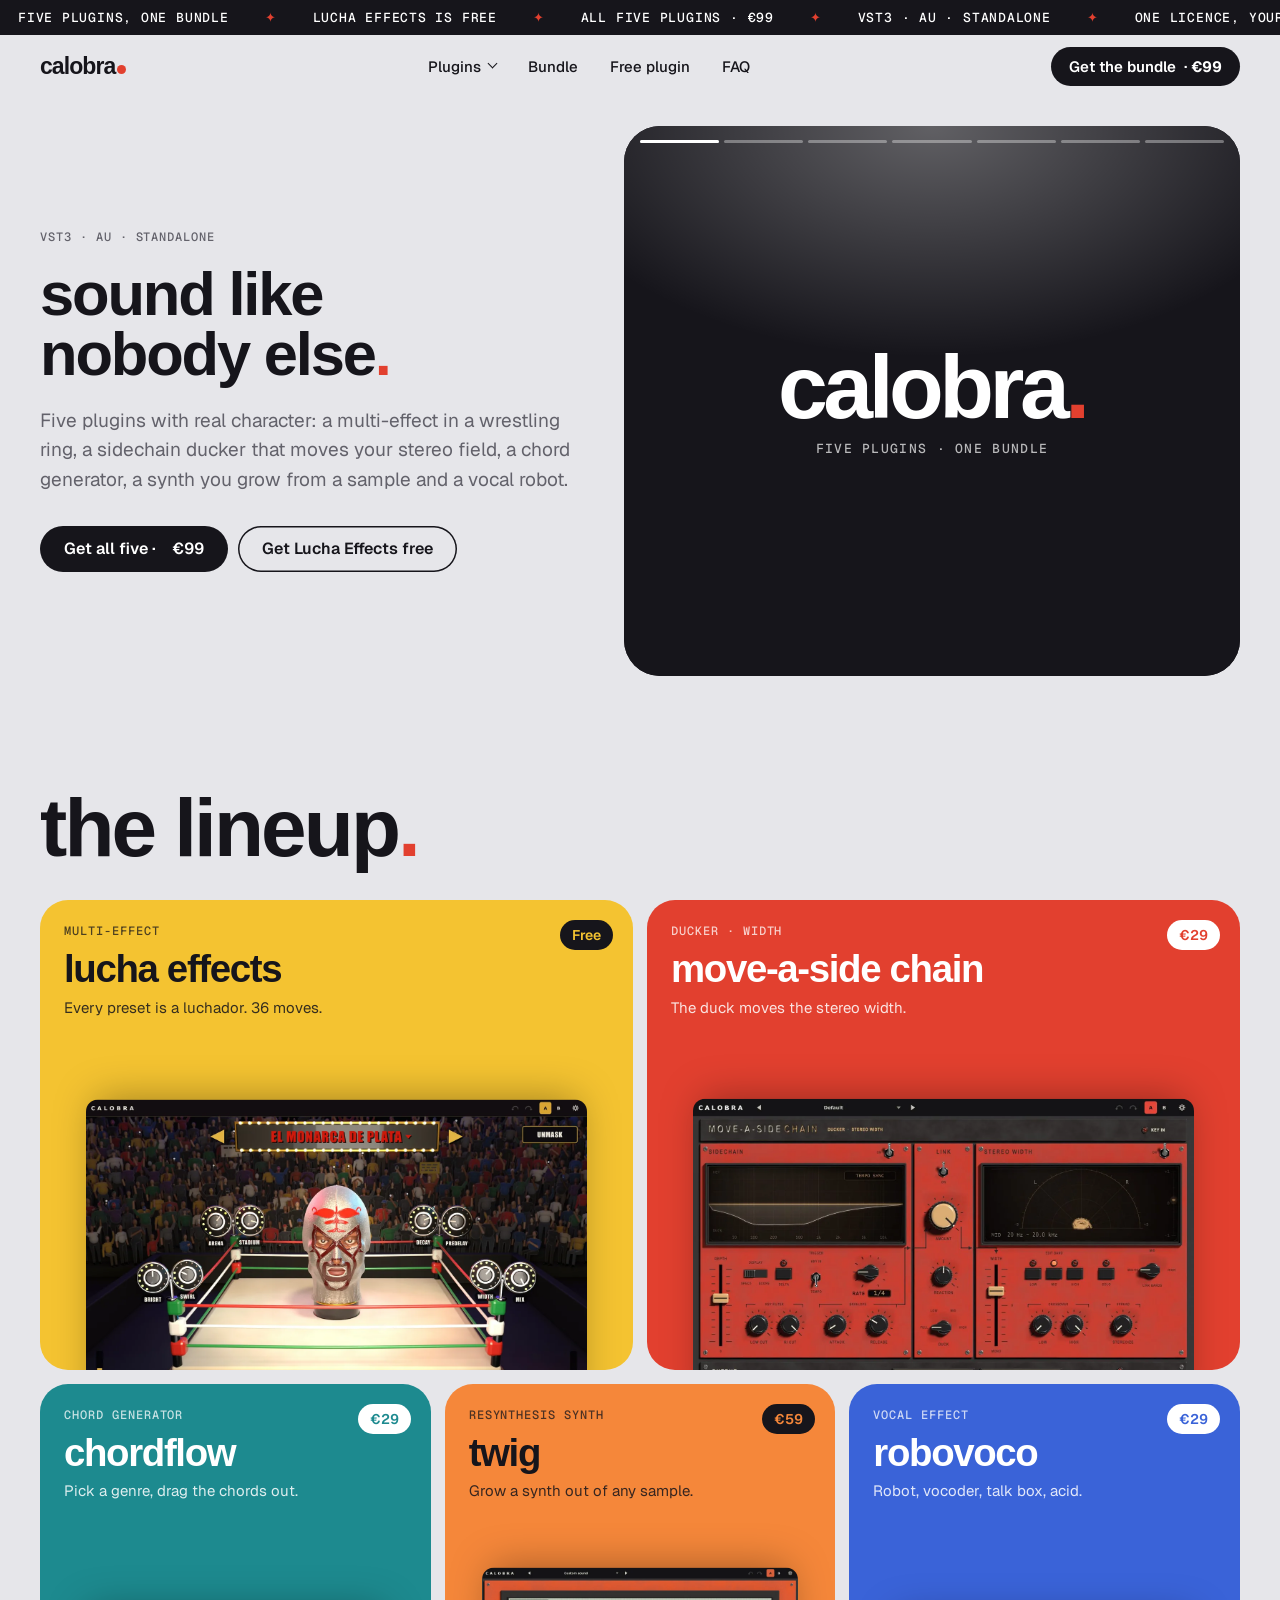
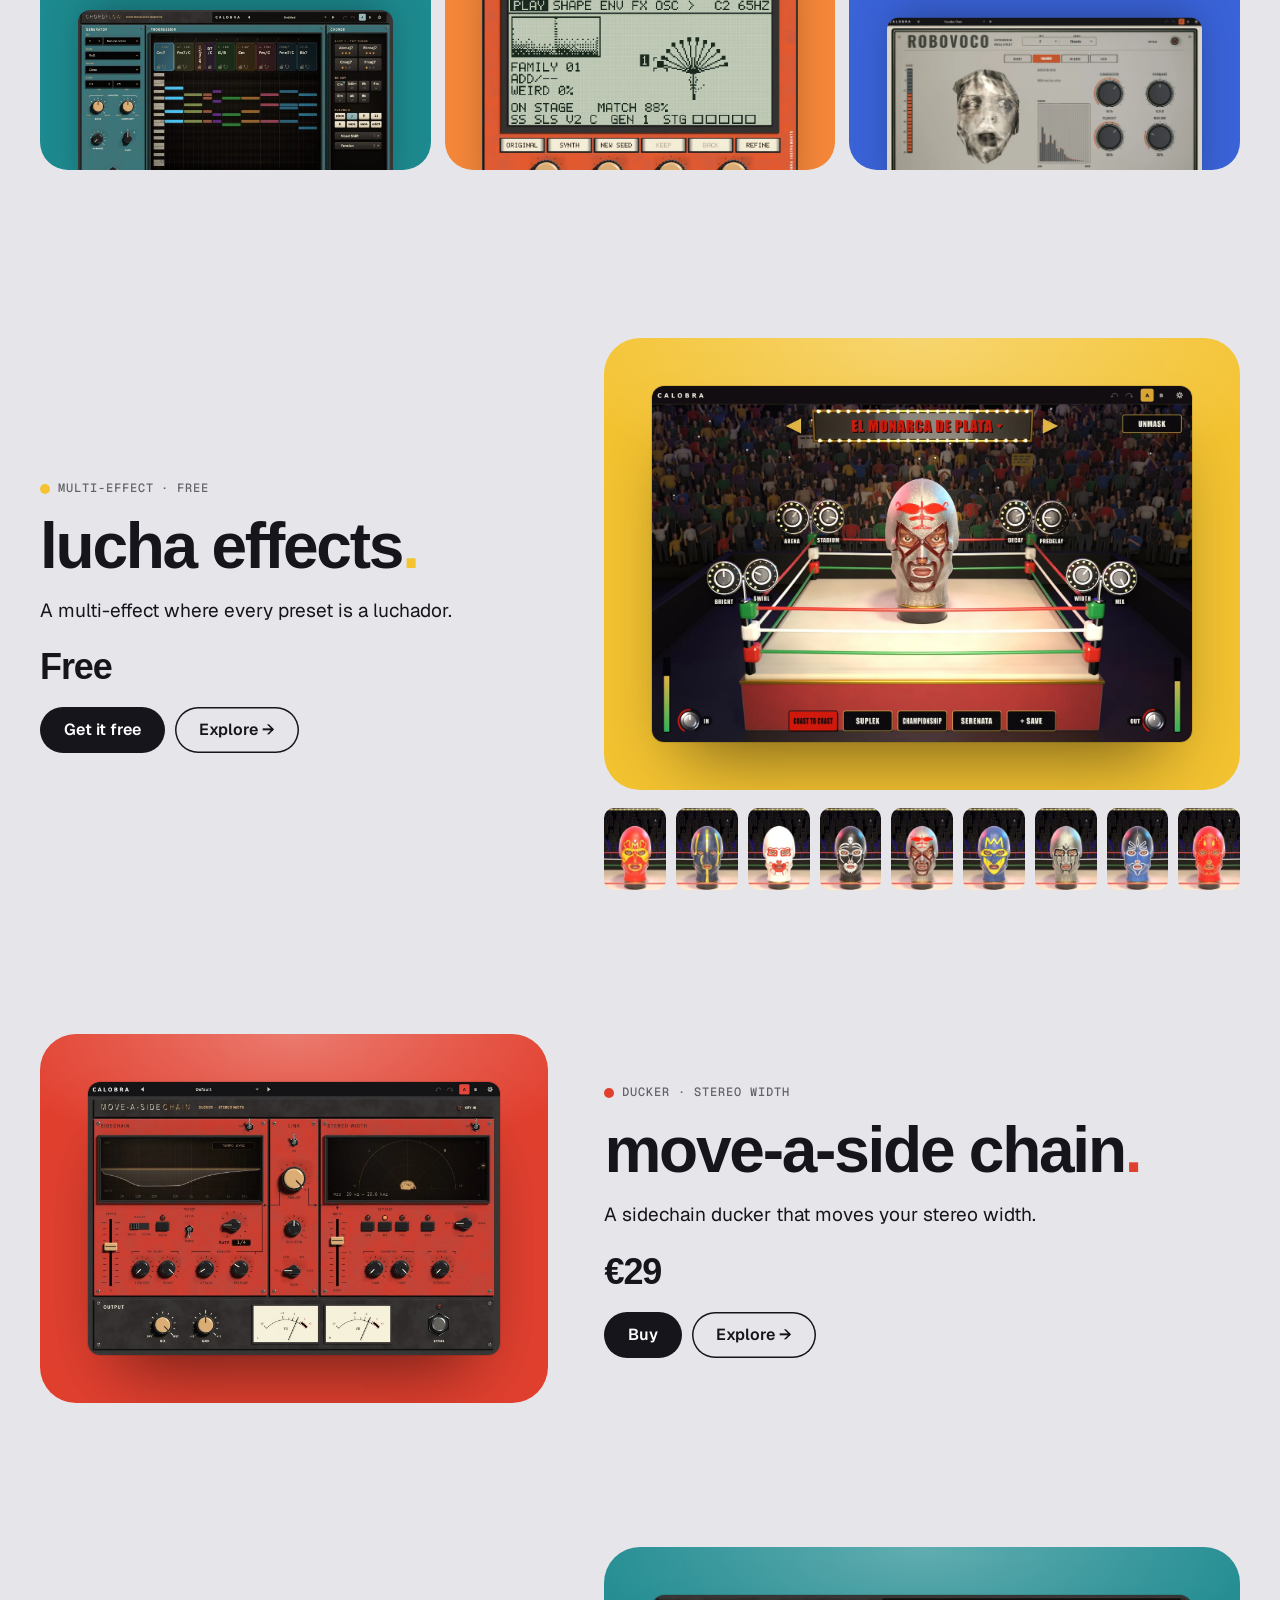
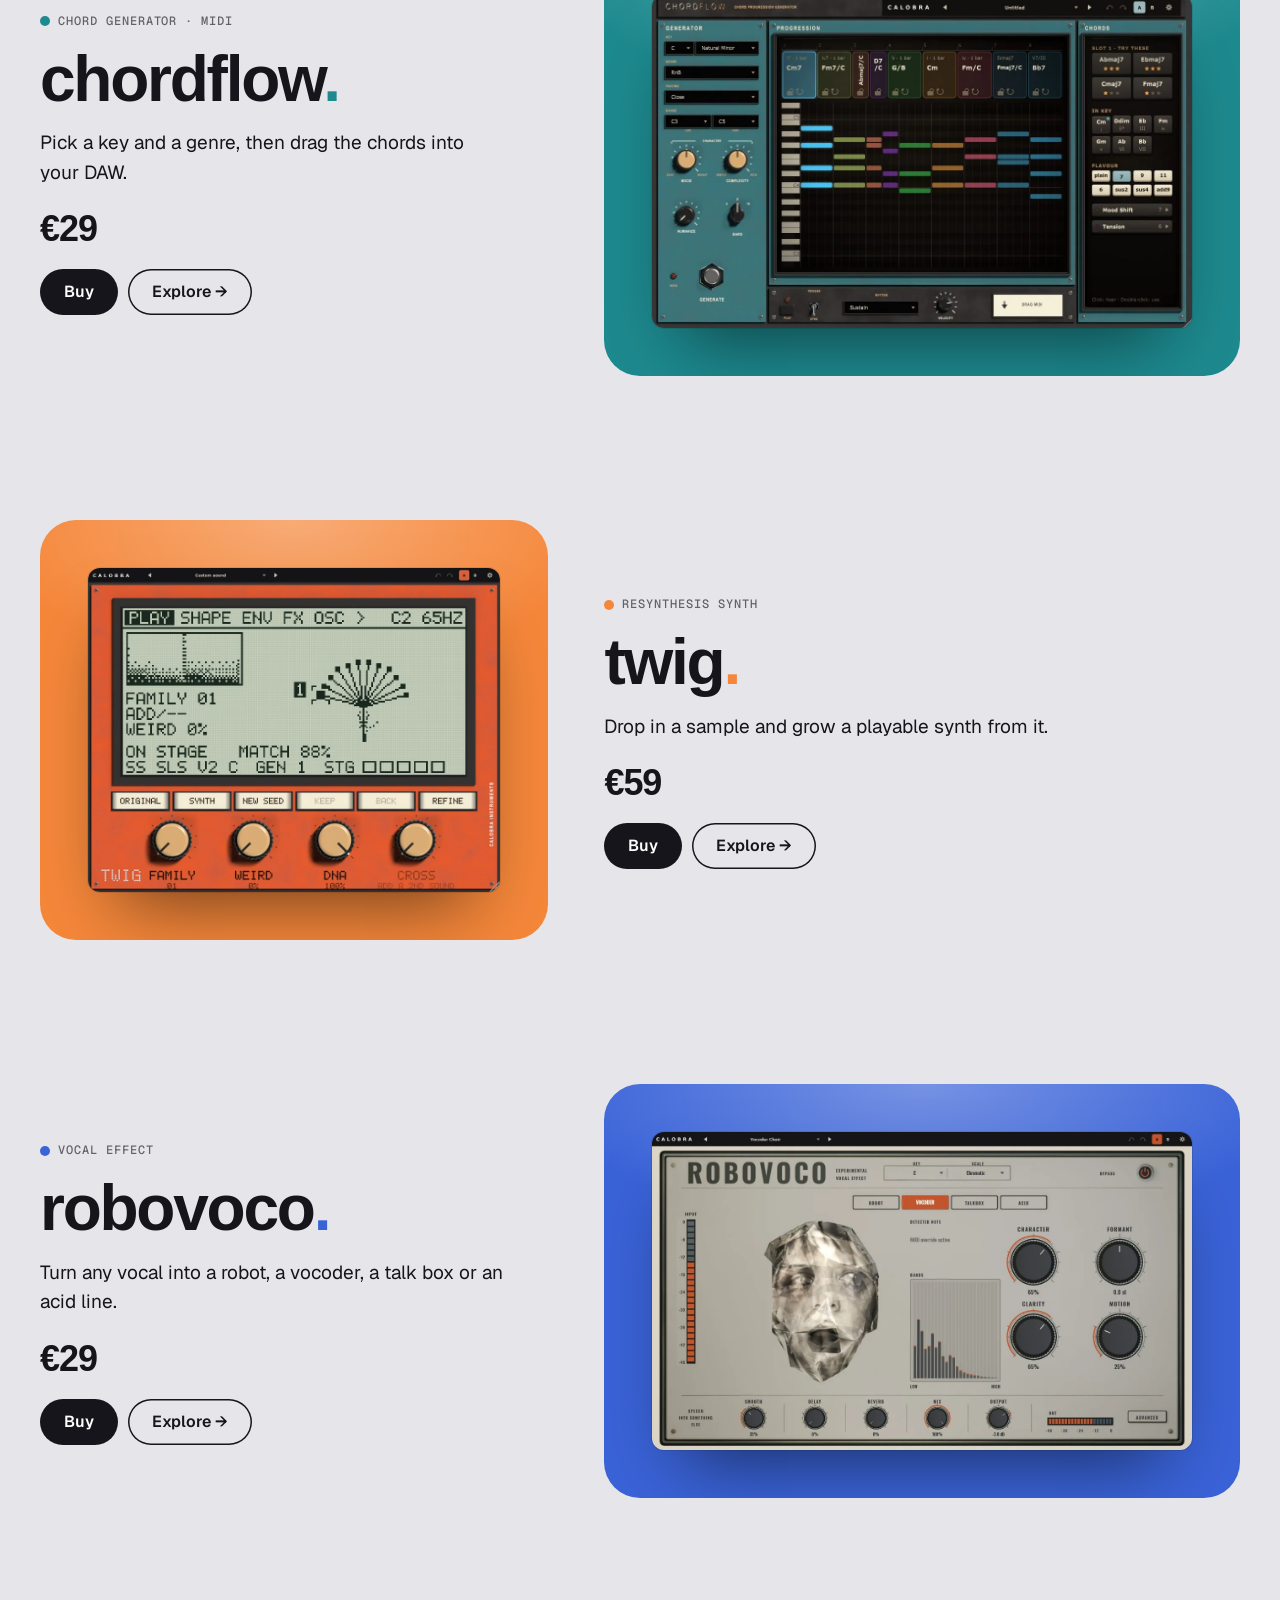
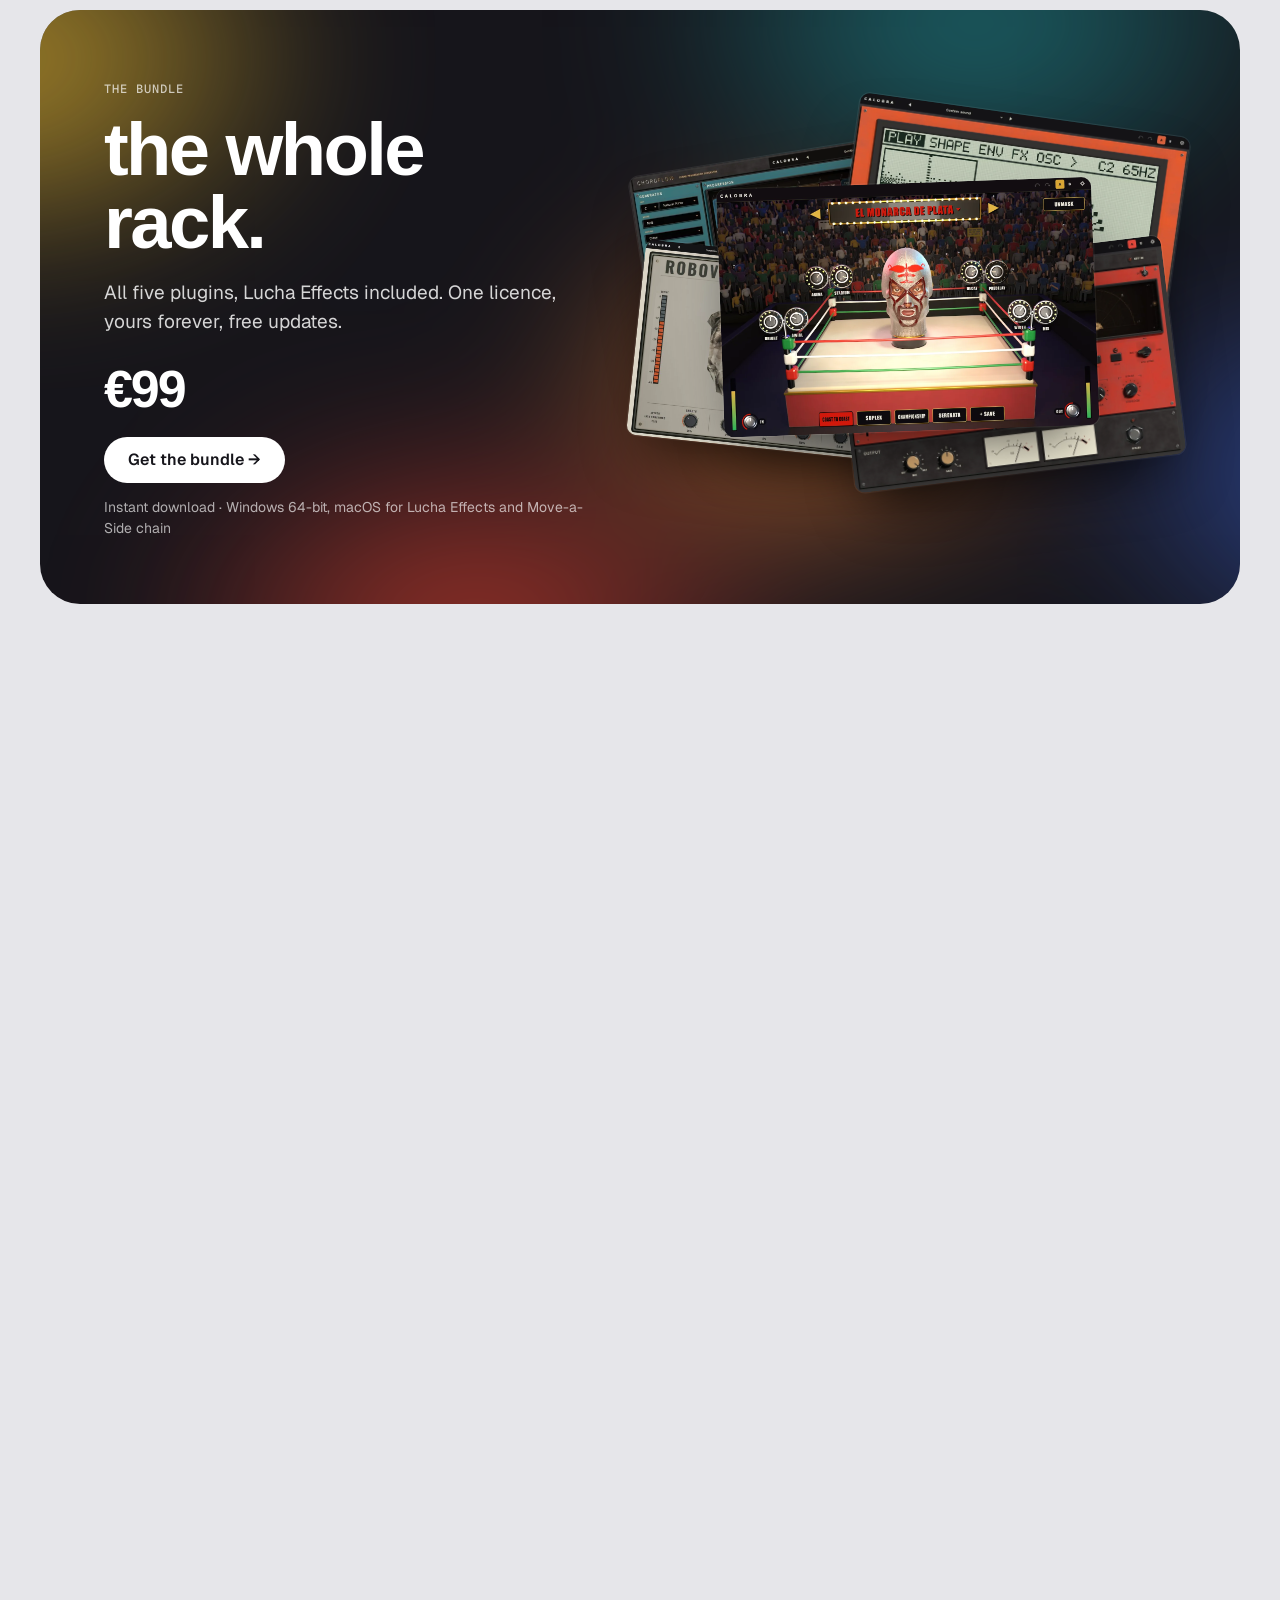
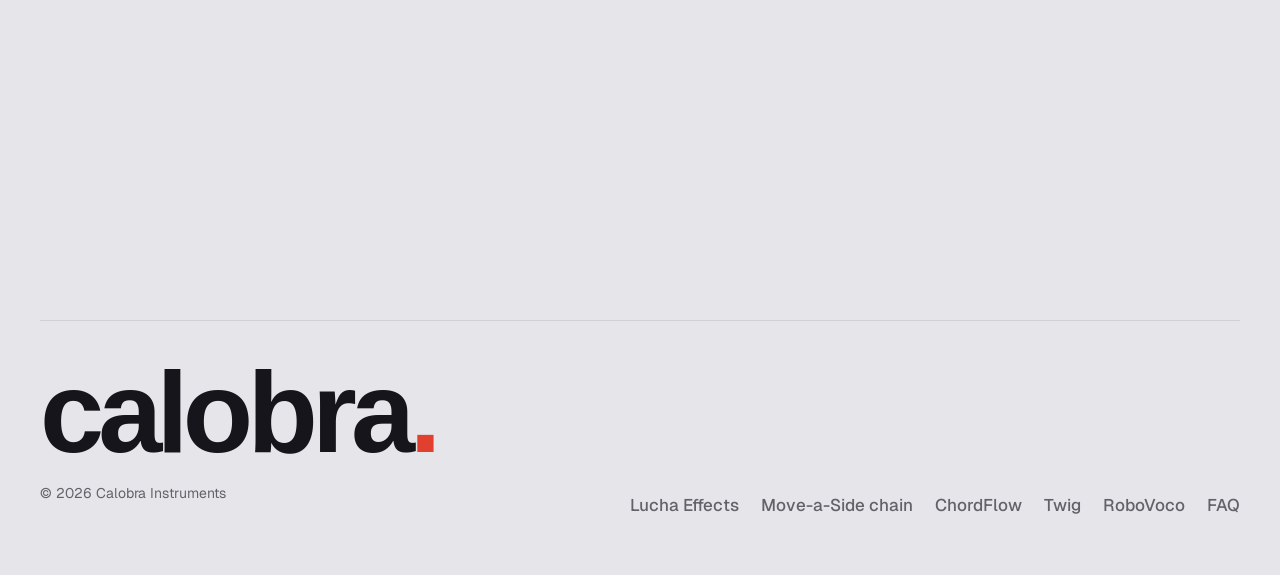
==== commit dd05f164: "feat: add favicon and apple touch icon SVG favicon (lowercase c + sale-red dot, matching the header " ====
--- a/index.html
+++ b/index.html
@@ -6,6 +6,8 @@
 <title>Calobra Instruments · VST plugins</title>
 <meta name="description" content="Five VST3 plugins: Lucha Effects, Move-a-Side chain, ChordFlow, Twig and RoboVoco. One licence, yours forever.">
 <meta name="theme-color" content="#e6e6ea">
+<link rel="icon" href="favicon.svg" type="image/svg+xml">
+<link rel="apple-touch-icon" href="apple-touch-icon.png">
 <link rel="preconnect" href="https://api.fontshare.com">
 <link rel="preconnect" href="https://fonts.googleapis.com">
 <link rel="preconnect" href="https://fonts.gstatic.com" crossorigin>
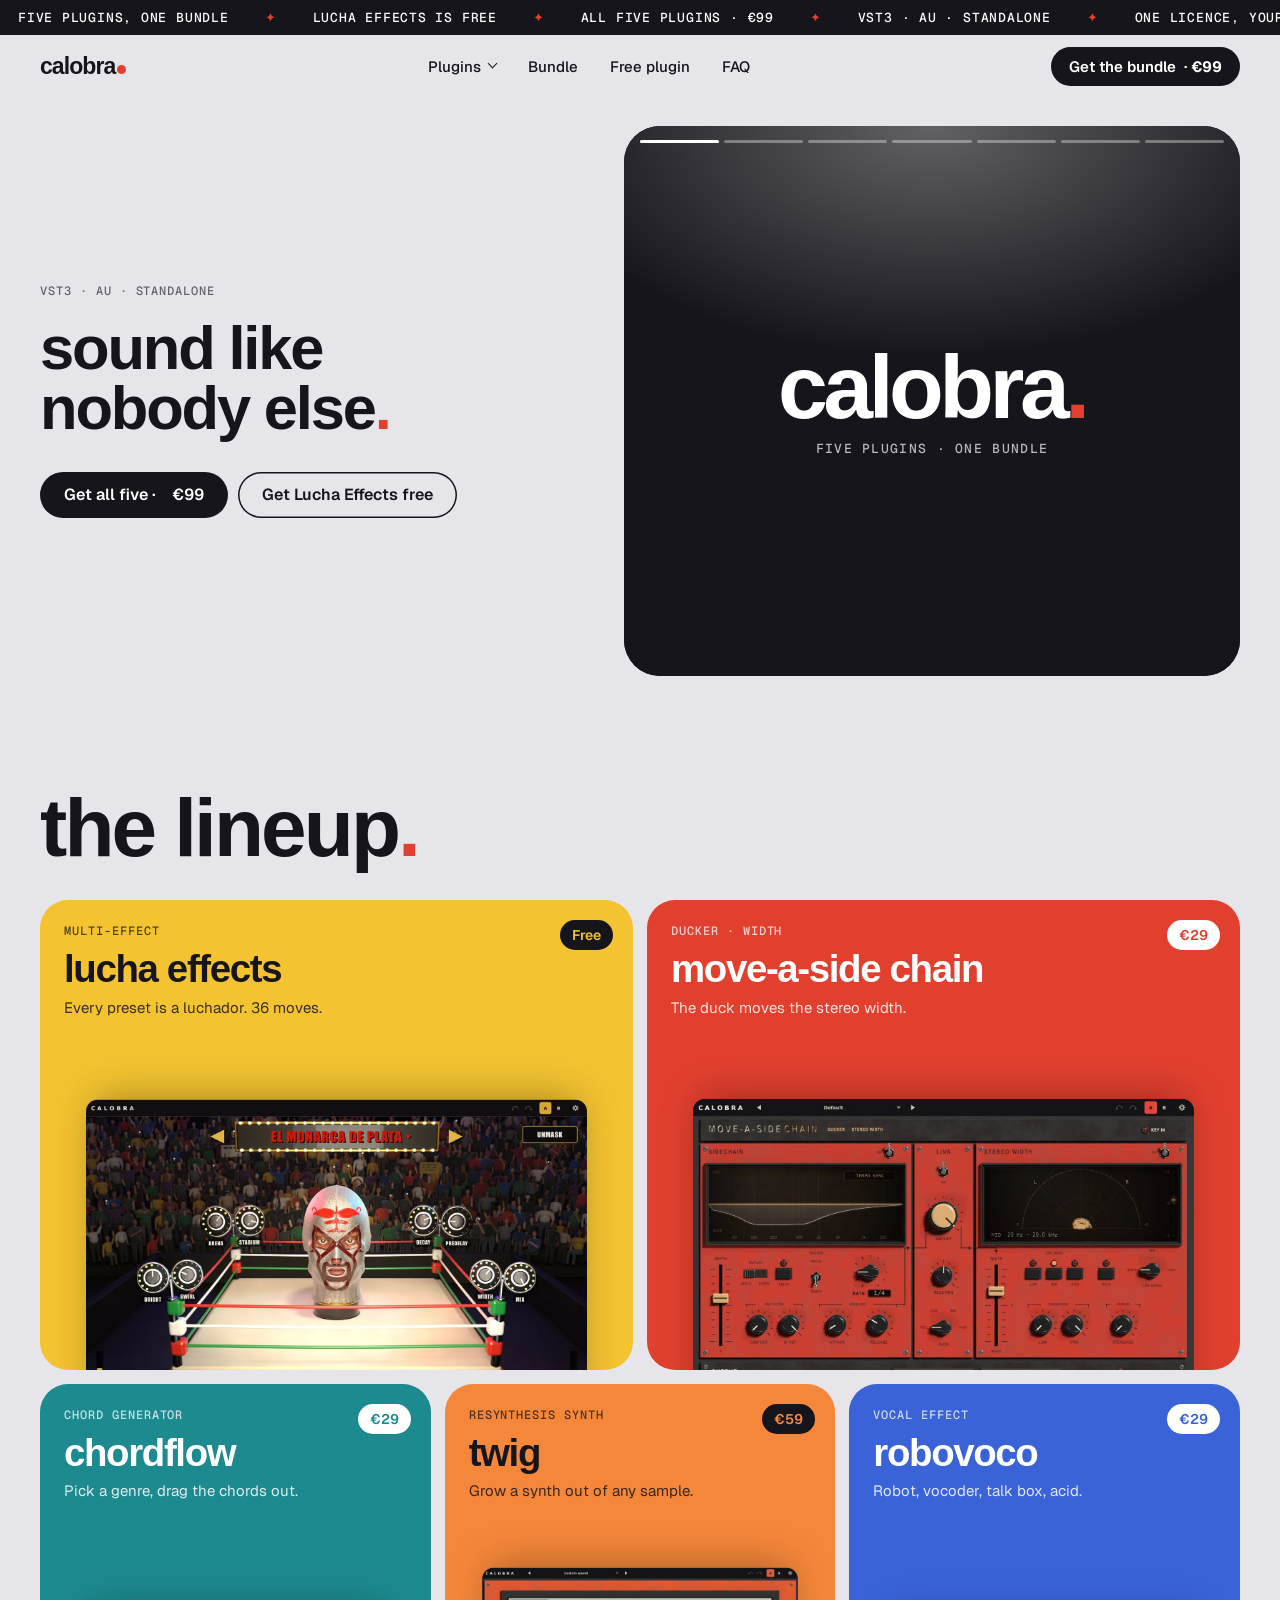
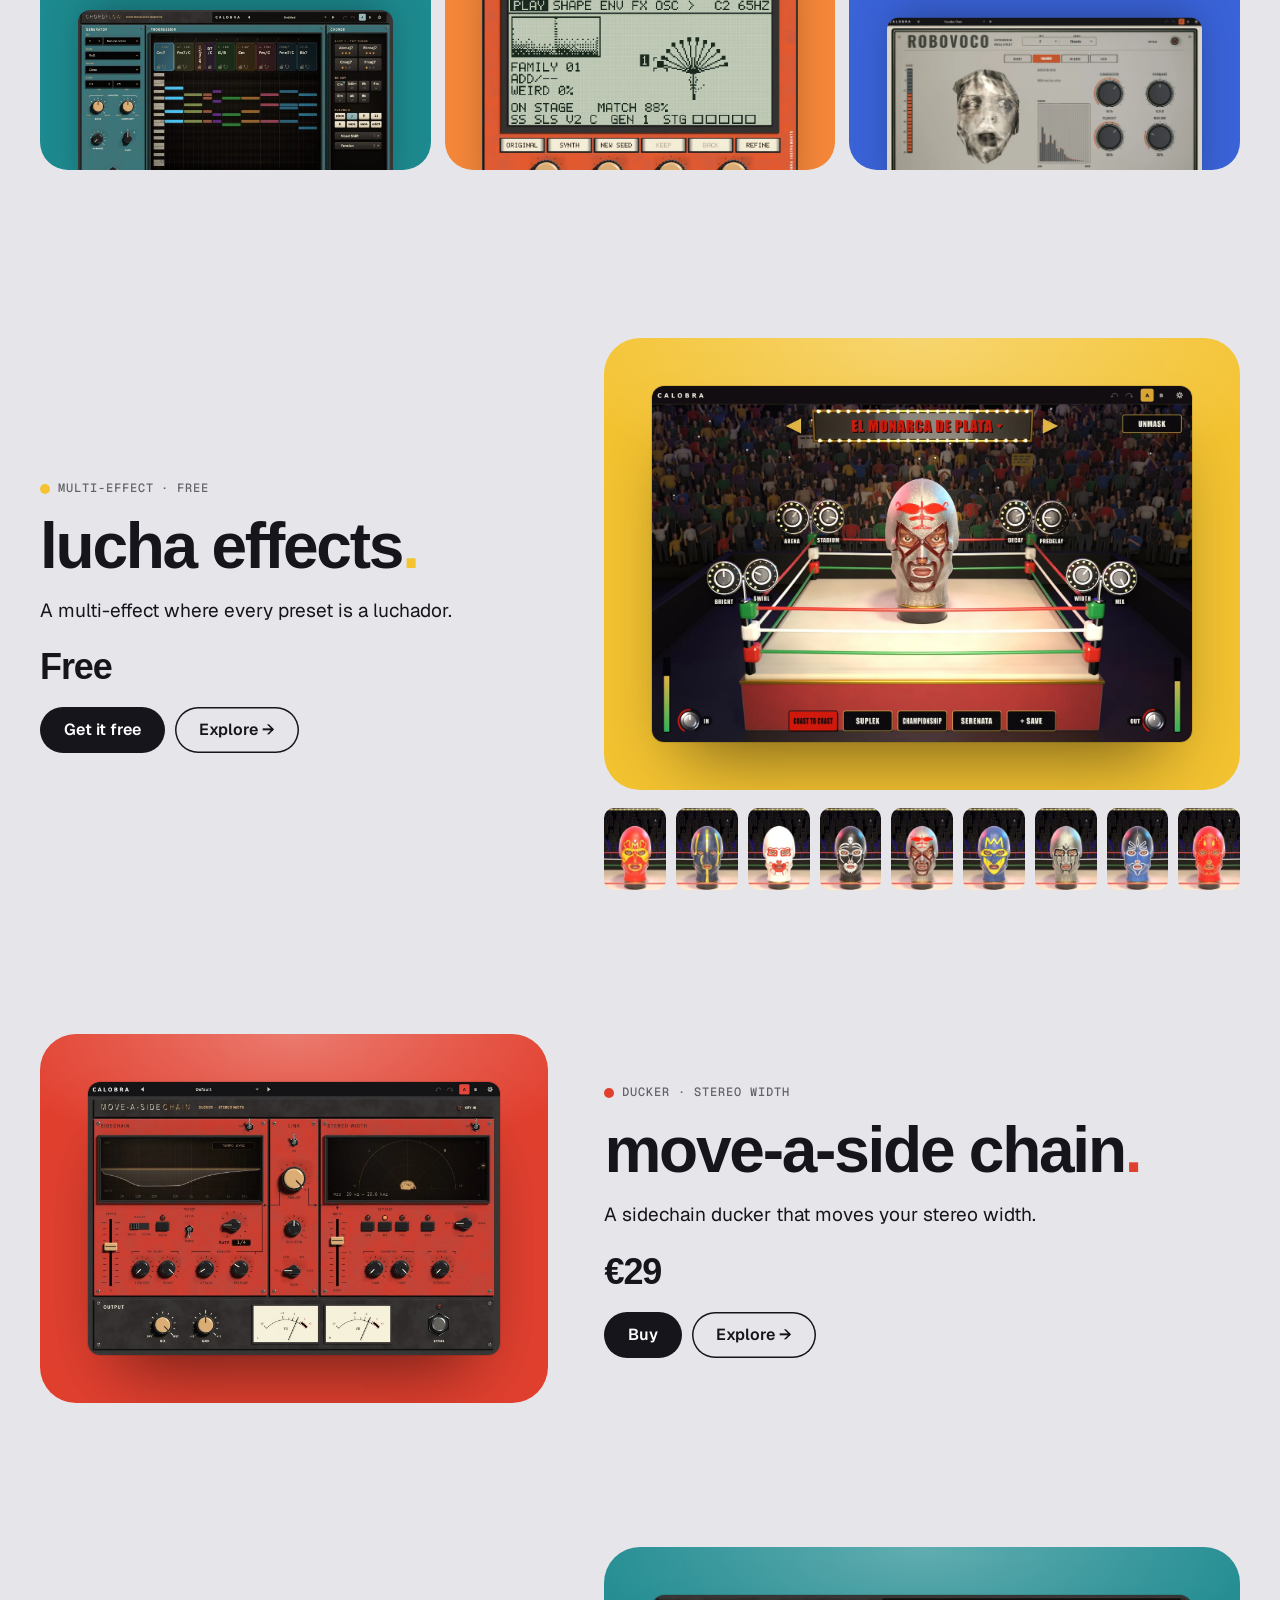
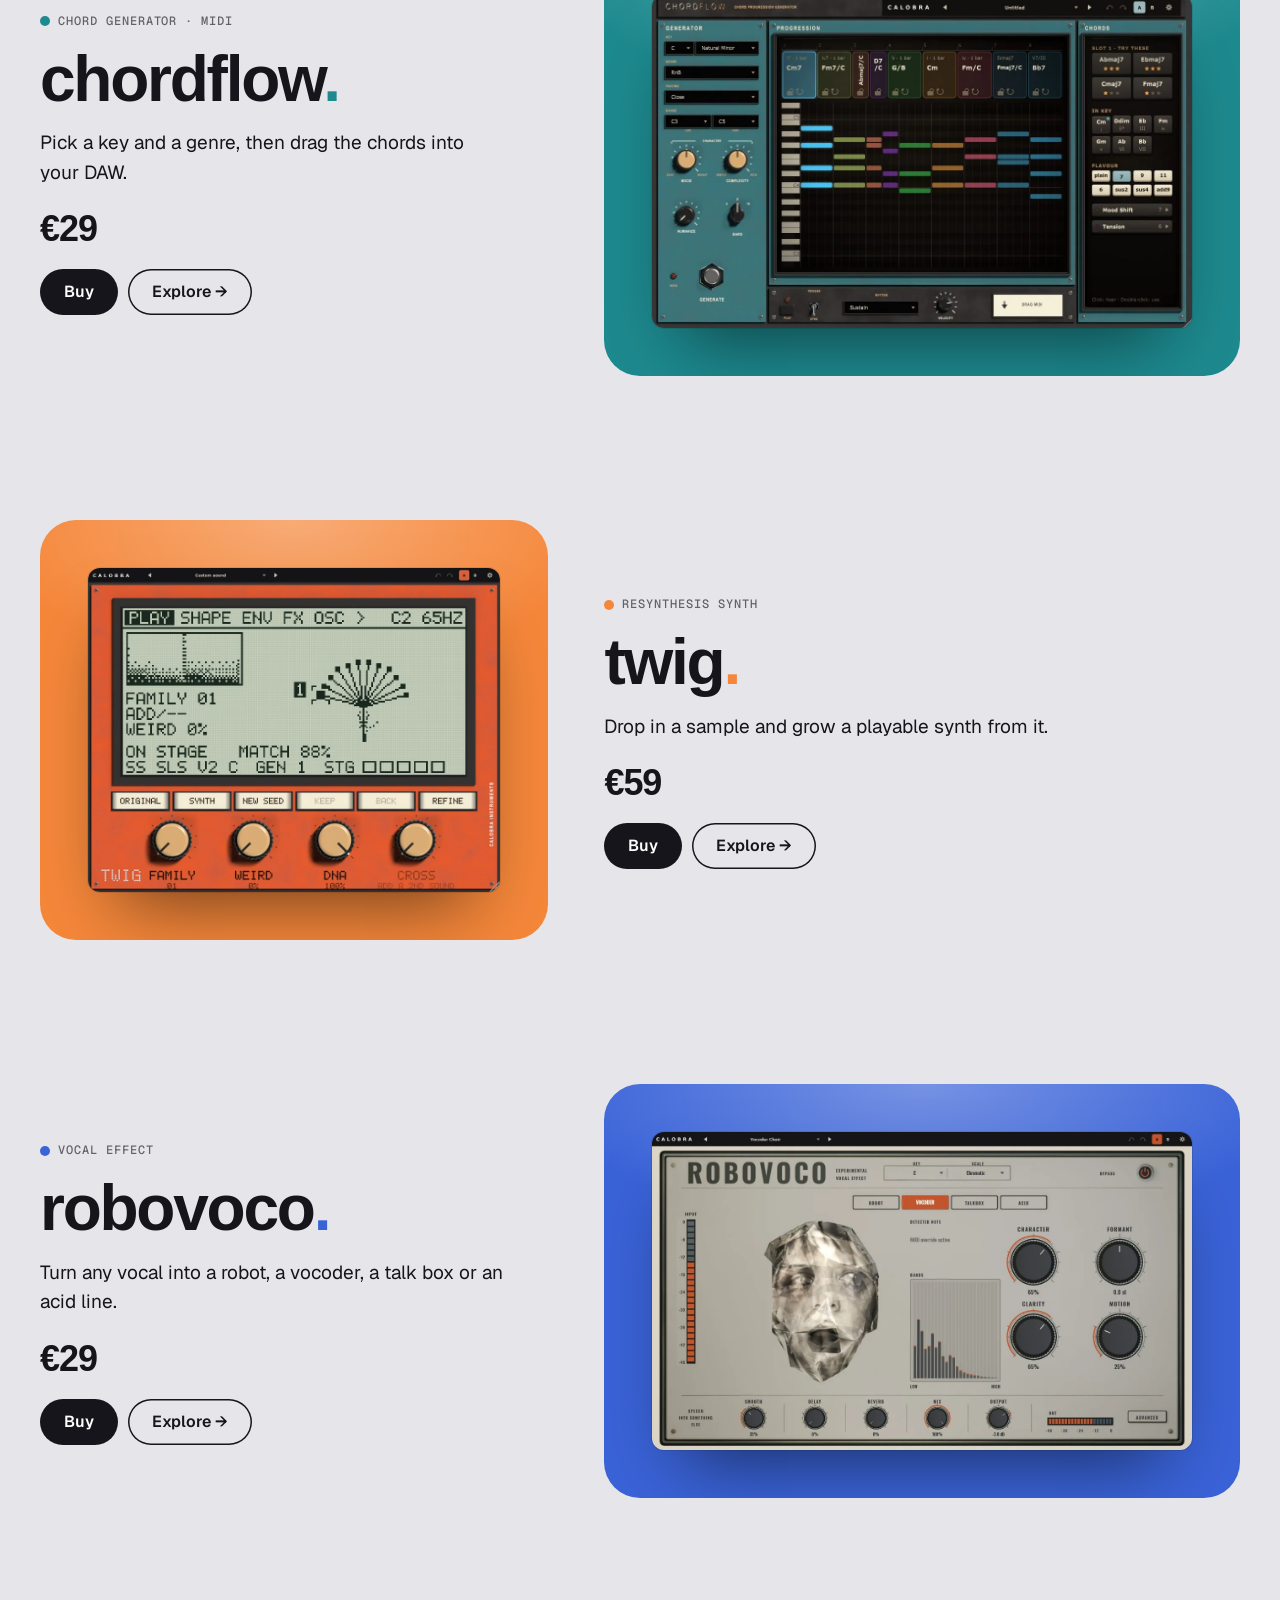
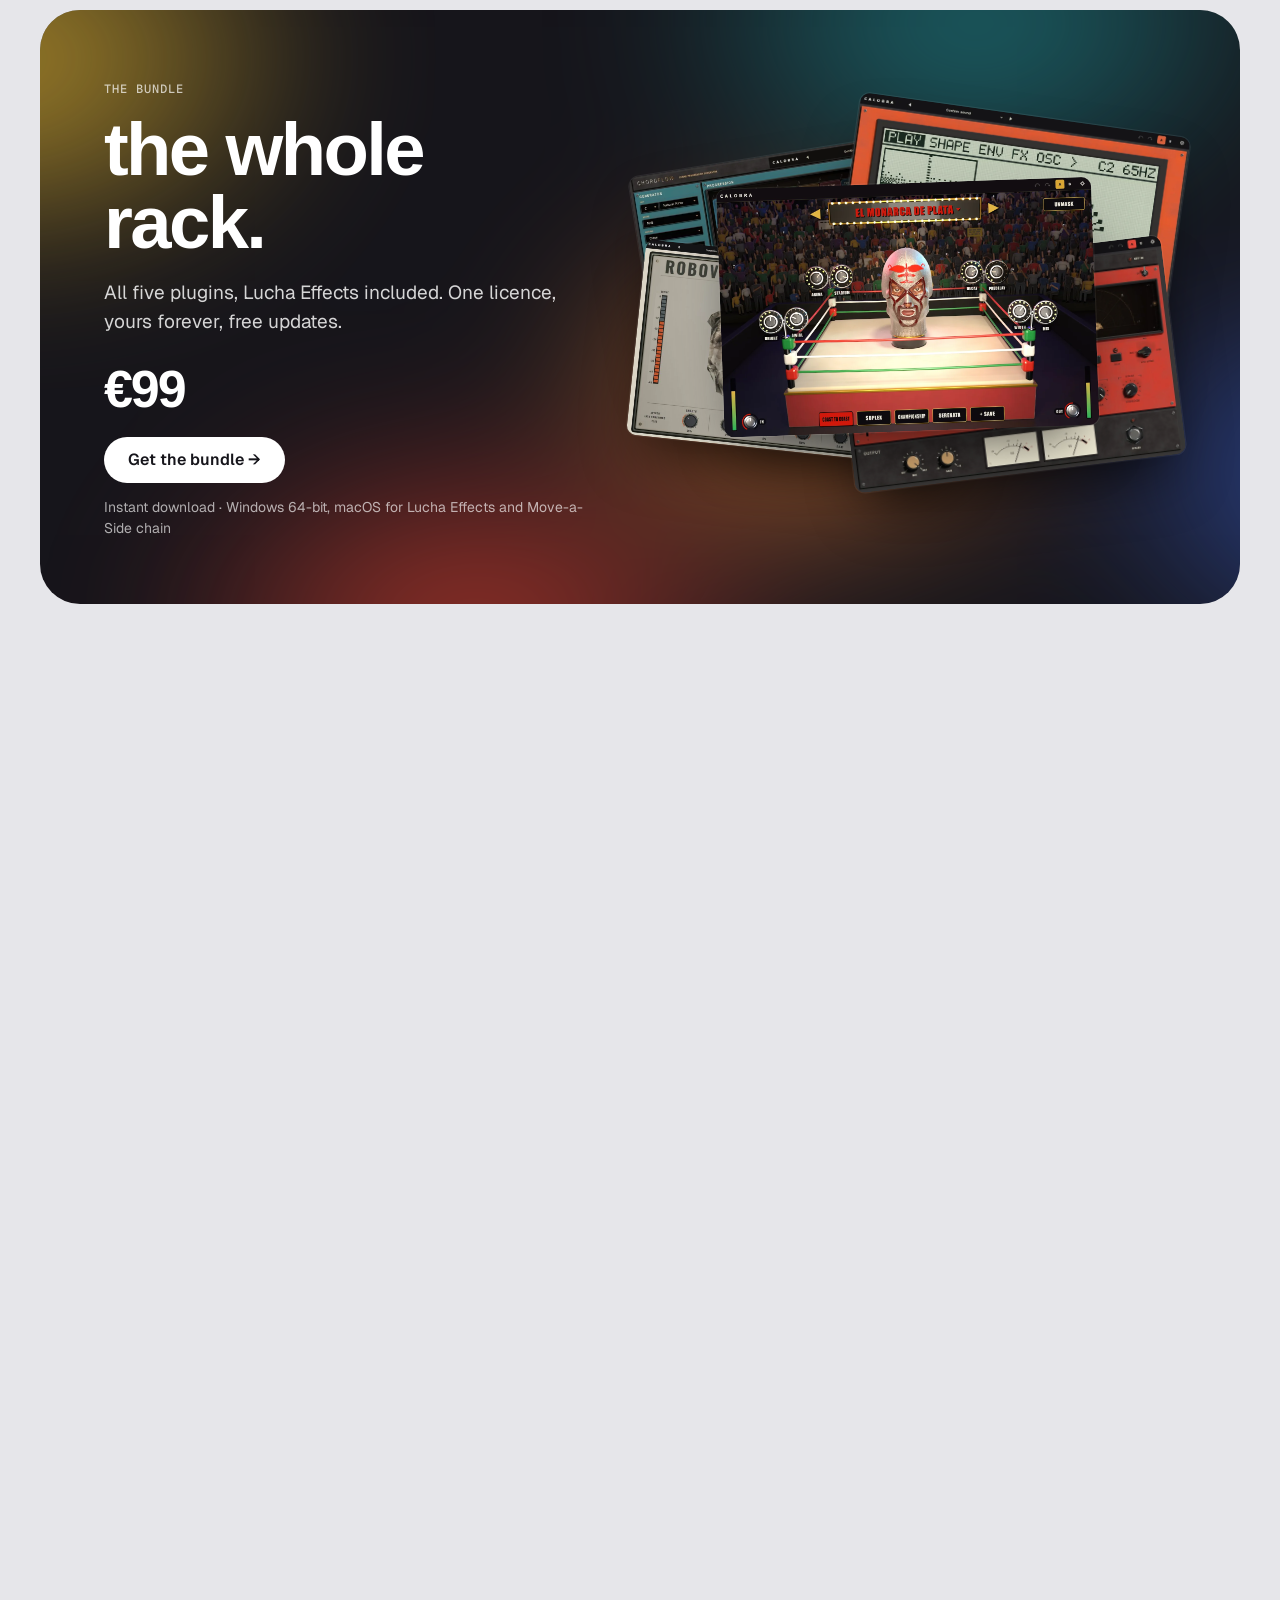
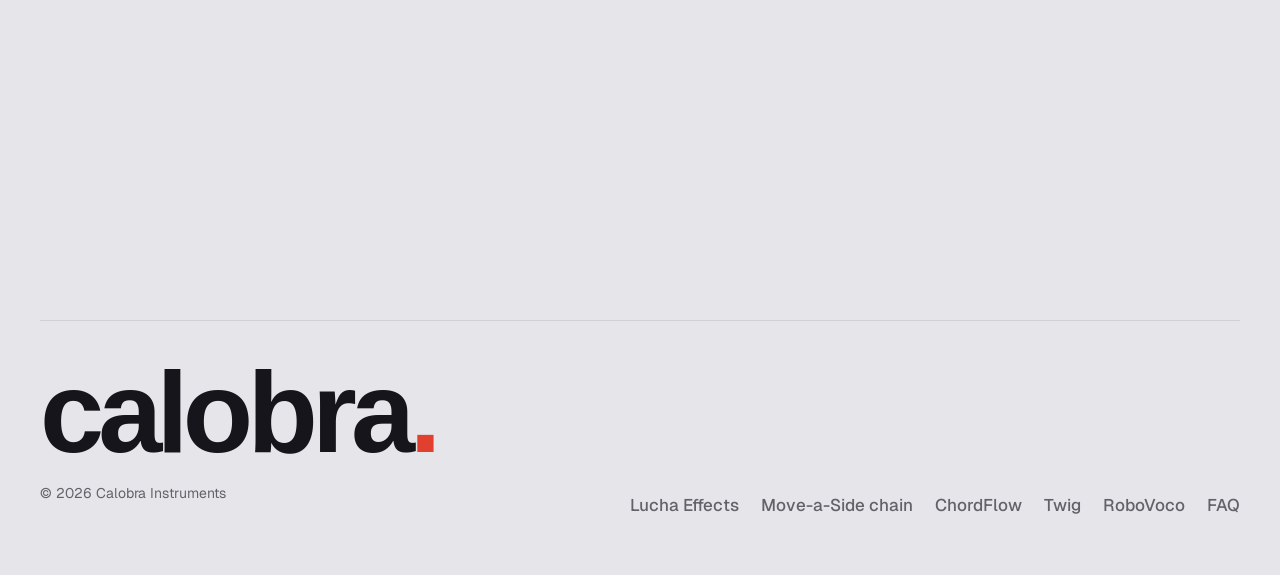
==== commit 1cb6750d: "feat: drop hero subtitle and tighten button spacing Co-Authored-By: Claude Opus 5.5 <noreply@anthrop" ====
--- a/index.html
+++ b/index.html
@@ -42,7 +42,6 @@
       <div>
         <div class="label reveal">VST3 · AU · Standalone</div>
         <h1 class="reveal">sound like nobody else<span class="dot">.</span></h1>
-        <p class="sub reveal">Five plugins with real character: a multi-effect in a wrestling ring, a sidechain ducker that moves your stereo field, a chord generator, a synth you grow from a sample and a vocal robot.</p>
         <div class="btns reveal">
           <a class="btn" href="#bundle">Get all five · <s data-was="bundle"></s> <span data-price="bundle"></span></a>
           <a class="btn ghost" href="#free">Get Lucha Effects free</a>
--- a/styles.css
+++ b/styles.css
@@ -75,8 +75,7 @@
 /* ---------- hero ---------- */
 .hero { padding-block: 28px 72px; }
 .hero .wrap { display: grid; grid-template-columns: 1fr 1.15fr; gap: 48px; align-items: center; }
-.hero h1 { font-size: clamp(40px, 4.8vw, 68px); margin: 18px 0 22px; }
-.hero .sub { font-size: 19px; color: var(--muted); max-width: 42ch; margin: 0 0 32px; text-wrap: pretty; }
+.hero h1 { font-size: clamp(40px, 4.8vw, 68px); margin: 18px 0 34px; }
 
 /* ---------- hero reel: an HTML "video" that plays through the five plugins ----------
    (no "ad" in any class name: ad blockers hide elements called .ad-frame and the like) */
